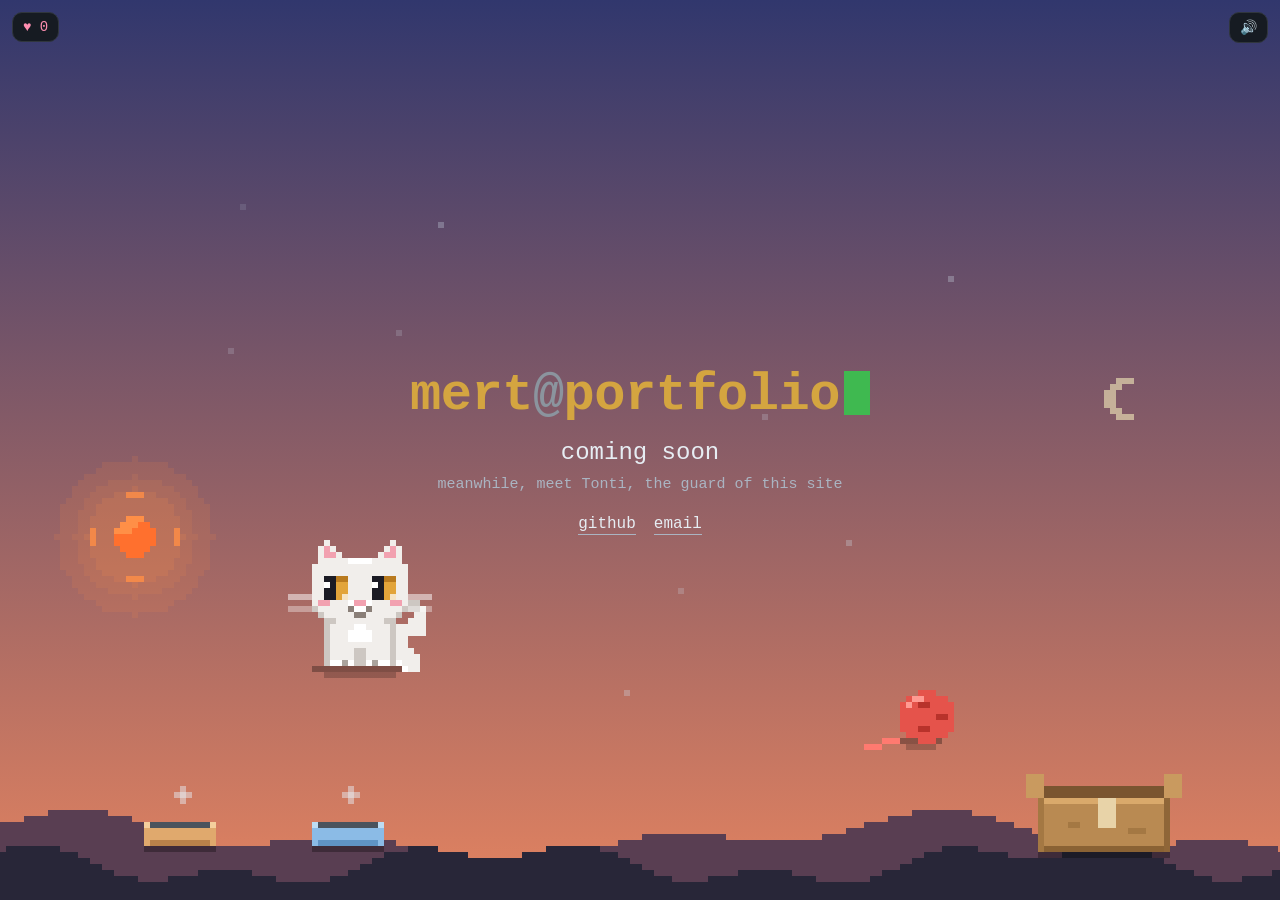
==== index.html @ 448b79da "Extract cat.js, Turkish holiday flags, weather, shooting stars, confetti milestones, keyboard pettin" ====
<!doctype html>
<html lang="en"><head>
<meta charset="utf-8">
<meta name="viewport" content="width=device-width, initial-scale=1, viewport-fit=cover">
<title>mert portfolio</title>
<meta name="description" content="Mert's portfolio is coming soon. Meanwhile, pet the cat.">
<meta name="theme-color" content="#0d1117">
<link rel="icon" href="favicon.svg" type="image/svg+xml">
<link rel="apple-touch-icon" href="apple-touch-icon.png">
<link rel="manifest" href="manifest.webmanifest">
<meta name="apple-mobile-web-app-capable" content="yes">
<meta name="mobile-web-app-capable" content="yes">
<meta name="apple-mobile-web-app-title" content="Tonti">
<meta property="og:type" content="website">
<meta property="og:title" content="mert@portfolio">
<meta property="og:description" content="coming soon. Meanwhile, meet Tonti, the pixel cat guarding this site. Pet her!">
<meta property="og:url" content="https://piercies3sc.github.io/">
<meta property="og:image" content="https://piercies3sc.github.io/og.png">
<meta property="og:image:width" content="1200">
<meta property="og:image:height" content="630">
<meta name="twitter:card" content="summary_large_image">
<meta name="twitter:title" content="mert@portfolio">
<meta name="twitter:description" content="coming soon. Meanwhile, meet Tonti, the pixel cat guarding this site.">
<meta name="twitter:image" content="https://piercies3sc.github.io/og.png">
<link rel="icon" href="favicon.png" type="image/png">
<style>
:root{--bg:#0d1117;--gold:#d4a540;--white:#e6edf3;--dim:#aab4c2;--hint:#aab4c2;--ink:#e6edf3;--sky-top:#070b16;--sky-bot:#101a33;--tsh:none}
*{box-sizing:border-box}
html,body{margin:0;height:100%;min-height:100dvh;overflow:hidden;background:linear-gradient(180deg,var(--sky-top) 0%,var(--sky-bot) 100%);color:var(--white);text-shadow:var(--tsh);
 font-family:ui-monospace,SFMono-Regular,Menlo,Consolas,"Liberation Mono","Courier New",monospace;touch-action:none;
 -webkit-user-select:none;user-select:none;-webkit-tap-highlight-color:transparent}
main{position:fixed;inset:0;display:flex;flex-direction:column;align-items:center;justify-content:center;text-align:center;padding:24px;pointer-events:none}
h1{margin:0;font-size:clamp(26px,5.2vw,52px);letter-spacing:-.5px;color:var(--gold)}
h1 .at{color:#8b949e}
.soon{margin:14px 0 0;font-size:clamp(16px,2.6vw,24px);color:var(--ink)}
.sub{margin:10px 0 0;font-size:clamp(12px,1.7vw,15px);color:var(--dim)}
.cur{display:inline-block;width:.5em;height:.85em;background:#3fb950;vertical-align:-.12em;margin-left:4px;animation:b 1s step-end infinite}
@keyframes b{50%{opacity:0}}
.holiday{margin:12px 0 0;font-size:clamp(13px,2vw,18px);color:var(--gold);max-width:92vw}
.links{margin-top:22px;display:flex;gap:18px;font-size:clamp(13px,1.8vw,16px)}
.links a{pointer-events:auto;color:var(--ink);text-decoration:none;border-bottom:1px solid var(--dim);padding-bottom:1px}
.links a:hover{color:var(--gold);border-color:var(--gold)}
.hint{position:fixed;left:0;right:0;bottom:calc(16px + env(safe-area-inset-bottom));text-align:center;font-size:12px;color:var(--hint);pointer-events:none}
#c{position:fixed;left:0;top:0;image-rendering:pixelated;image-rendering:crisp-edges;pointer-events:none;z-index:2}
#bub{position:fixed;z-index:3;transform:translate(-50%,-100%);background:#161b22;border:1px solid #30363d;color:var(--white);
 padding:3px 10px;border-radius:12px;font-size:13px;opacity:0;transition:opacity .15s;pointer-events:none;white-space:nowrap}
#bub.on{opacity:1}
#mute{position:fixed;top:calc(12px + env(safe-area-inset-top));right:12px;z-index:4;background:#161b22;border:1px solid #30363d;color:var(--white);
 border-radius:10px;padding:6px 10px;font:inherit;font-size:14px;cursor:pointer}
#mute:hover{border-color:var(--gold)}
#cnt{position:fixed;top:calc(12px + env(safe-area-inset-top));left:12px;z-index:4;background:#161b22;border:1px solid #30363d;color:#ff8fb1;border-radius:10px;padding:6px 10px;font-size:14px;pointer-events:none}
@media (max-width:640px),(max-height:520px){.hint{bottom:auto;top:calc(80px + env(safe-area-inset-top));padding:0 20px;font-size:11px;line-height:1.5}}
@media (pointer:coarse){#mute{padding:10px 14px;font-size:18px}#cnt{padding:10px 14px;font-size:16px}.links{gap:26px}.links a{padding:10px 4px}}
.fade{opacity:0;animation:f .8s forwards}
@keyframes f{to{opacity:1}}
</style></head>
<body>
<main>
 <h1 class="fade" style="animation-delay:.2s">mert<span class="at">@</span>portfolio<span class="cur"></span></h1>
 <p class="soon fade" style="animation-delay:.7s">coming soon</p>
 <p class="sub fade" style="animation-delay:1.1s">meanwhile, meet Tonti, the guard of this site</p>
 <p class="holiday fade" id="holiday" hidden style="animation-delay:1.3s"></p>
 <div class="links fade" style="animation-delay:1.5s">
  <a href="https://github.com/Pierces3sc">github</a>
  <a href="mailto:mertpural@gmail.com">email</a>
 </div>
</main>
<div class="hint" id="hint">pet Tonti 5 times · tap the bowls &amp; the box · drag &amp; throw the yarn</div>
<canvas id="c"></canvas>
<div id="bub"></div>
<div id="cnt" aria-label="pets">♥ 0</div>
<button id="mute" aria-label="sound on/off" title="sound">🔊</button>
<noscript><p style="position:fixed;bottom:12px;width:100%;text-align:center;color:#6e7681">enable JavaScript to meet the cat 🐱</p></noscript>
<script src="cat.js"></script>
</body></html>
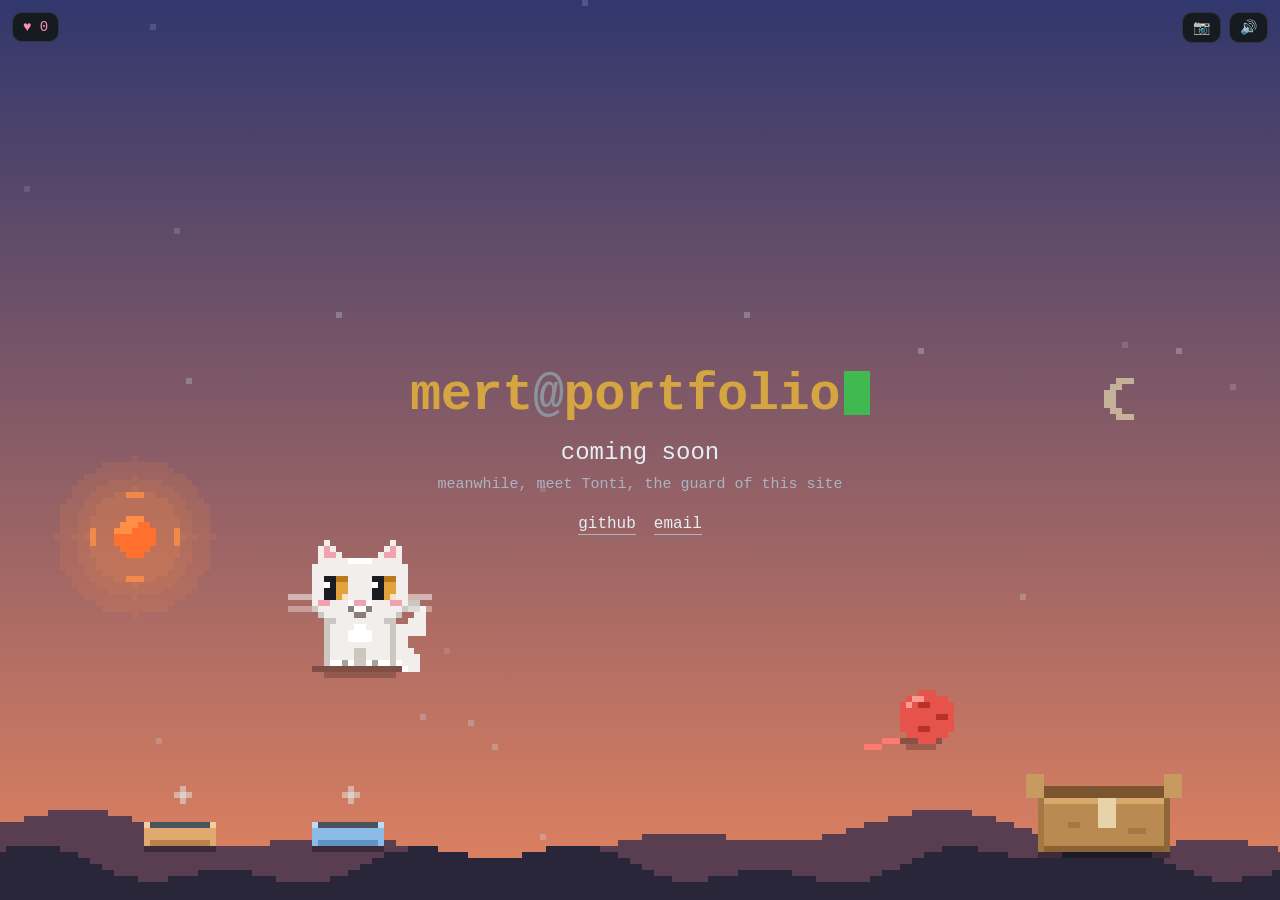
==== commit a61776e4: "Add Tonti polaroid photo viewer Co-Authored-By: Claude Sonnet 5.5 <noreply@anthropic.com>" ====
--- a/index.html
+++ b/index.html
@@ -45,12 +45,21 @@
 #bub{position:fixed;z-index:3;transform:translate(-50%,-100%);background:#161b22;border:1px solid #30363d;color:var(--white);
  padding:3px 10px;border-radius:12px;font-size:13px;opacity:0;transition:opacity .15s;pointer-events:none;white-space:nowrap}
 #bub.on{opacity:1}
-#mute{position:fixed;top:calc(12px + env(safe-area-inset-top));right:12px;z-index:4;background:#161b22;border:1px solid #30363d;color:var(--white);
- border-radius:10px;padding:6px 10px;font:inherit;font-size:14px;cursor:pointer}
+#tools{position:fixed;top:calc(12px + env(safe-area-inset-top));right:12px;z-index:4;display:flex;gap:8px}
+#mute,#cam{background:#161b22;border:1px solid #30363d;color:var(--white);border-radius:10px;padding:6px 10px;font:inherit;font-size:14px;cursor:pointer}
+#cam:hover{border-color:var(--gold)}
 #mute:hover{border-color:var(--gold)}
 #cnt{position:fixed;top:calc(12px + env(safe-area-inset-top));left:12px;z-index:4;background:#161b22;border:1px solid #30363d;color:#ff8fb1;border-radius:10px;padding:6px 10px;font-size:14px;pointer-events:none}
 @media (max-width:640px),(max-height:520px){.hint{bottom:auto;top:calc(80px + env(safe-area-inset-top));padding:0 20px;font-size:11px;line-height:1.5}}
-@media (pointer:coarse){#mute{padding:10px 14px;font-size:18px}#cnt{padding:10px 14px;font-size:16px}.links{gap:26px}.links a{padding:10px 4px}}
+@media (pointer:coarse){#mute,#cam{padding:10px 14px;font-size:18px}#cnt{padding:10px 14px;font-size:16px}.links{gap:26px}.links a{padding:10px 4px}}
+#pol{position:fixed;inset:0;z-index:10;background:rgba(5,8,14,.74);display:flex;align-items:center;justify-content:center;padding:20px;-webkit-backdrop-filter:blur(2px);backdrop-filter:blur(2px)}
+#pol[hidden]{display:none}
+#polx{position:absolute;top:calc(14px + env(safe-area-inset-top));right:14px;background:#161b22;border:1px solid #30363d;color:#e6edf3;border-radius:10px;padding:8px 12px;font:inherit;font-size:16px;cursor:pointer}
+.polcard{background:#fbf8f1;padding:14px 14px 10px;border-radius:4px;box-shadow:0 14px 40px rgba(0,0,0,.55);transform:rotate(-3deg);width:min(86vw,60vh,420px);animation:pop .4s cubic-bezier(.2,1.4,.4,1);cursor:pointer;text-shadow:none}
+.polcard img{display:block;width:100%;aspect-ratio:1/1;object-fit:cover;background:#ddd5c6}
+.polcap{margin:10px 0 2px;text-align:center;color:#3a352c;font-size:18px;letter-spacing:.5px}
+.polcap small{color:#8b8374;font-size:12px}
+@keyframes pop{from{transform:rotate(-12deg) scale(.6) translateY(40px);opacity:0}to{transform:rotate(-3deg);opacity:1}}
 .fade{opacity:0;animation:f .8s forwards}
 @keyframes f{to{opacity:1}}
 </style></head>
@@ -69,7 +78,8 @@
 <canvas id="c"></canvas>
 <div id="bub"></div>
 <div id="cnt" aria-label="pets">♥ 0</div>
-<button id="mute" aria-label="sound on/off" title="sound">🔊</button>
+<div id="tools"><button id="cam" aria-label="photos of Tonti" title="photos">📷</button><button id="mute" aria-label="sound on/off" title="sound">🔊</button></div>
+<div id="pol" hidden role="dialog" aria-label="Tonti"><button id="polx" aria-label="close">✕</button><div class="polcard"><img id="polimg" alt="Tonti" decoding="async"><p class="polcap"><span>Tonti ♥</span> <small id="poln"></small></p></div></div>
 <noscript><p style="position:fixed;bottom:12px;width:100%;text-align:center;color:#6e7681">enable JavaScript to meet the cat 🐱</p></noscript>
 <script src="cat.js"></script>
 </body></html>
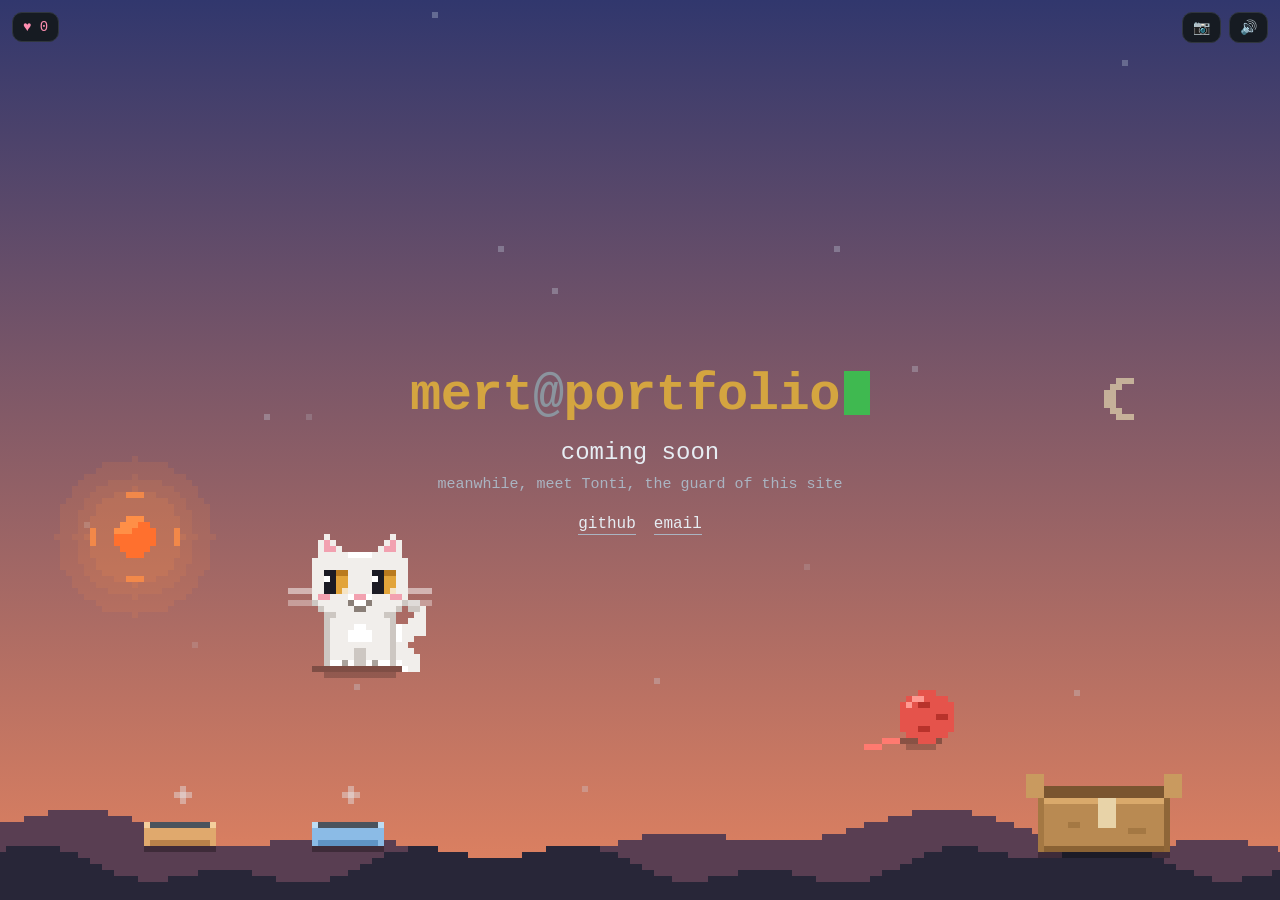
==== commit 429c02b3: "Fix GitHub profile link Co-Authored-By: Claude Sonnet 5.5 <noreply@anthropic.com>" ====
--- a/index.html
+++ b/index.html
@@ -70,7 +70,7 @@
  <p class="sub fade" style="animation-delay:1.1s">meanwhile, meet Tonti, the guard of this site</p>
  <p class="holiday fade" id="holiday" hidden style="animation-delay:1.3s"></p>
  <div class="links fade" style="animation-delay:1.5s">
-  <a href="https://github.com/Pierces3sc">github</a>
+  <a href="https://github.com/Piercies3sc">github</a>
   <a href="mailto:mertpural@gmail.com">email</a>
  </div>
 </main>
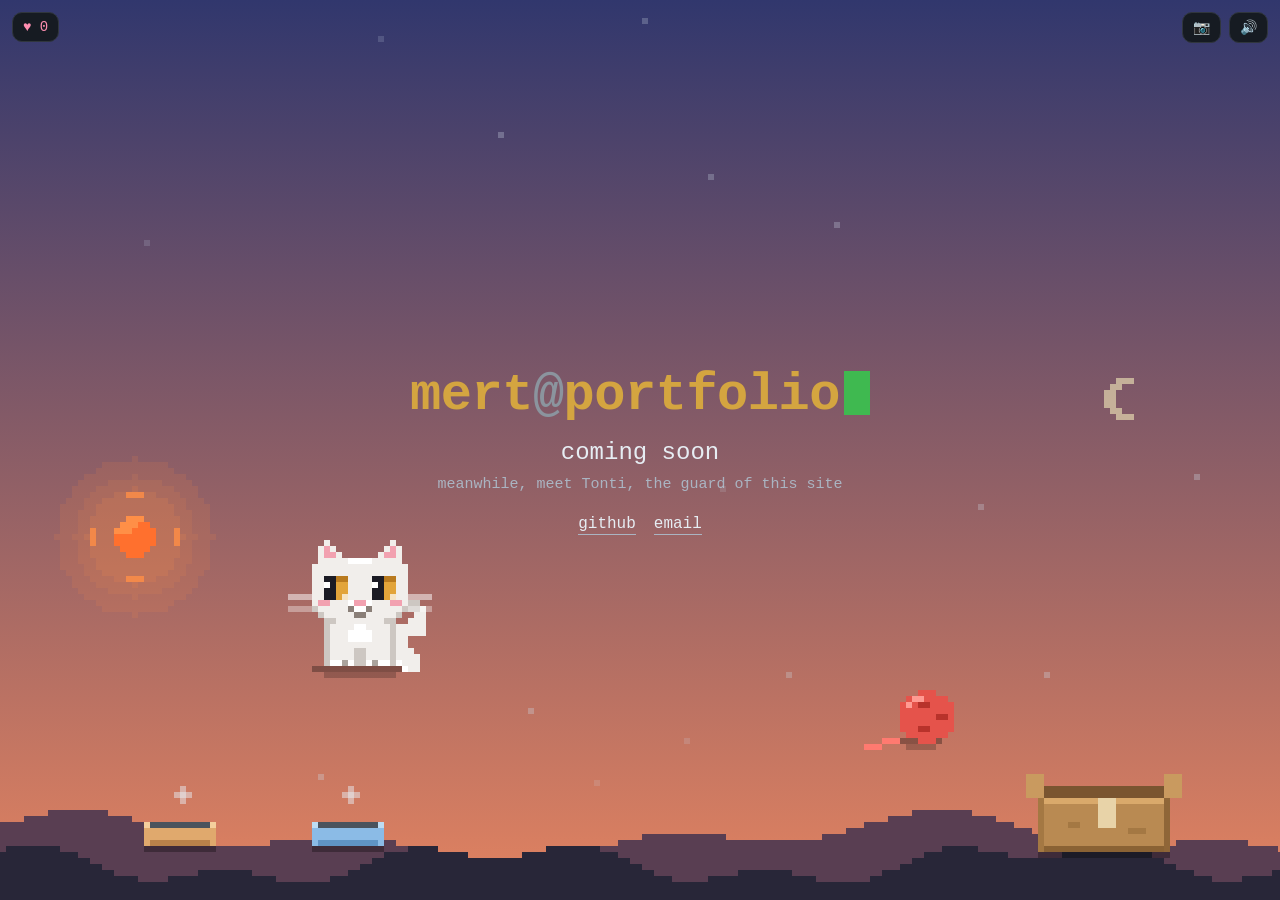
==== commit 872295a1: "Remove hint and religious holidays, add 10 Kasim tribute, waving flags, cat refuses excessive pettin" ====
--- a/index.html
+++ b/index.html
@@ -24,7 +24,7 @@
 <meta name="twitter:image" content="https://piercies3sc.github.io/og.png">
 <link rel="icon" href="favicon.png" type="image/png">
 <style>
-:root{--bg:#0d1117;--gold:#d4a540;--white:#e6edf3;--dim:#aab4c2;--hint:#aab4c2;--ink:#e6edf3;--sky-top:#070b16;--sky-bot:#101a33;--tsh:none}
+:root{--bg:#0d1117;--gold:#d4a540;--white:#e6edf3;--dim:#aab4c2;--ink:#e6edf3;--sky-top:#070b16;--sky-bot:#101a33;--tsh:none}
 *{box-sizing:border-box}
 html,body{margin:0;height:100%;min-height:100dvh;overflow:hidden;background:linear-gradient(180deg,var(--sky-top) 0%,var(--sky-bot) 100%);color:var(--white);text-shadow:var(--tsh);
  font-family:ui-monospace,SFMono-Regular,Menlo,Consolas,"Liberation Mono","Courier New",monospace;touch-action:none;
@@ -40,7 +40,6 @@
 .links{margin-top:22px;display:flex;gap:18px;font-size:clamp(13px,1.8vw,16px)}
 .links a{pointer-events:auto;color:var(--ink);text-decoration:none;border-bottom:1px solid var(--dim);padding-bottom:1px}
 .links a:hover{color:var(--gold);border-color:var(--gold)}
-.hint{position:fixed;left:0;right:0;bottom:calc(16px + env(safe-area-inset-bottom));text-align:center;font-size:12px;color:var(--hint);pointer-events:none}
 #c{position:fixed;left:0;top:0;image-rendering:pixelated;image-rendering:crisp-edges;pointer-events:none;z-index:2}
 #bub{position:fixed;z-index:3;transform:translate(-50%,-100%);background:#161b22;border:1px solid #30363d;color:var(--white);
  padding:3px 10px;border-radius:12px;font-size:13px;opacity:0;transition:opacity .15s;pointer-events:none;white-space:nowrap}
@@ -50,7 +49,6 @@
 #cam:hover{border-color:var(--gold)}
 #mute:hover{border-color:var(--gold)}
 #cnt{position:fixed;top:calc(12px + env(safe-area-inset-top));left:12px;z-index:4;background:#161b22;border:1px solid #30363d;color:#ff8fb1;border-radius:10px;padding:6px 10px;font-size:14px;pointer-events:none}
-@media (max-width:640px),(max-height:520px){.hint{bottom:auto;top:calc(80px + env(safe-area-inset-top));padding:0 20px;font-size:11px;line-height:1.5}}
 @media (pointer:coarse){#mute,#cam{padding:10px 14px;font-size:18px}#cnt{padding:10px 14px;font-size:16px}.links{gap:26px}.links a{padding:10px 4px}}
 #pol{position:fixed;inset:0;z-index:10;background:rgba(5,8,14,.74);display:flex;align-items:center;justify-content:center;padding:20px;-webkit-backdrop-filter:blur(2px);backdrop-filter:blur(2px)}
 #pol[hidden]{display:none}
@@ -60,6 +58,7 @@
 .polcap{margin:10px 0 2px;text-align:center;color:#3a352c;font-size:18px;letter-spacing:.5px}
 .polcap small{color:#8b8374;font-size:12px}
 @keyframes pop{from{transform:rotate(-12deg) scale(.6) translateY(40px);opacity:0}to{transform:rotate(-3deg);opacity:1}}
+html.mourn #c,html.mourn main{filter:saturate(.3) brightness(.92)}
 .fade{opacity:0;animation:f .8s forwards}
 @keyframes f{to{opacity:1}}
 </style></head>
@@ -74,7 +73,6 @@
   <a href="mailto:mertpural@gmail.com">email</a>
  </div>
 </main>
-<div class="hint" id="hint">pet Tonti 5 times · tap the bowls &amp; the box · drag &amp; throw the yarn</div>
 <canvas id="c"></canvas>
 <div id="bub"></div>
 <div id="cnt" aria-label="pets">♥ 0</div>
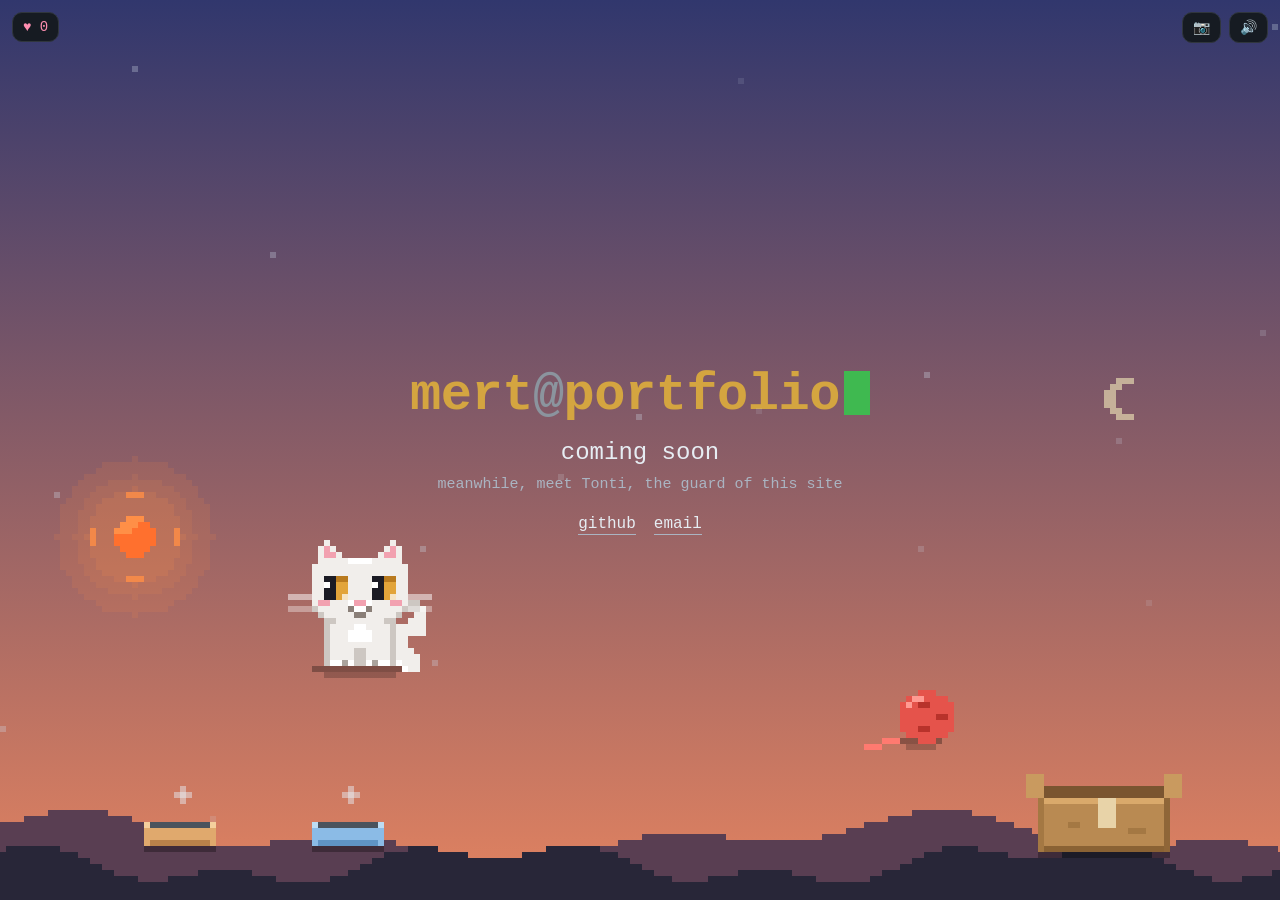
==== commit a739cacd: "Move links to the new GitHub username (mertpural) Co-Authored-By: Claude Sonnet 5.5 <noreply@anthrop" ====
--- a/index.html
+++ b/index.html
@@ -14,14 +14,14 @@
 <meta property="og:type" content="website">
 <meta property="og:title" content="mert@portfolio">
 <meta property="og:description" content="coming soon. Meanwhile, meet Tonti, the pixel cat guarding this site. Pet her!">
-<meta property="og:url" content="https://piercies3sc.github.io/">
-<meta property="og:image" content="https://piercies3sc.github.io/og.png">
+<meta property="og:url" content="https://mertpural.github.io/">
+<meta property="og:image" content="https://mertpural.github.io/og.png">
 <meta property="og:image:width" content="1200">
 <meta property="og:image:height" content="630">
 <meta name="twitter:card" content="summary_large_image">
 <meta name="twitter:title" content="mert@portfolio">
 <meta name="twitter:description" content="coming soon. Meanwhile, meet Tonti, the pixel cat guarding this site.">
-<meta name="twitter:image" content="https://piercies3sc.github.io/og.png">
+<meta name="twitter:image" content="https://mertpural.github.io/og.png">
 <link rel="icon" href="favicon.png" type="image/png">
 <style>
 :root{--bg:#0d1117;--gold:#d4a540;--white:#e6edf3;--dim:#aab4c2;--ink:#e6edf3;--sky-top:#070b16;--sky-bot:#101a33;--tsh:none}
@@ -69,7 +69,7 @@
  <p class="sub fade" style="animation-delay:1.1s">meanwhile, meet Tonti, the guard of this site</p>
  <p class="holiday fade" id="holiday" hidden style="animation-delay:1.3s"></p>
  <div class="links fade" style="animation-delay:1.5s">
-  <a href="https://github.com/Piercies3sc">github</a>
+  <a href="https://github.com/mertpural">github</a>
   <a href="mailto:mertpural@gmail.com">email</a>
  </div>
 </main>
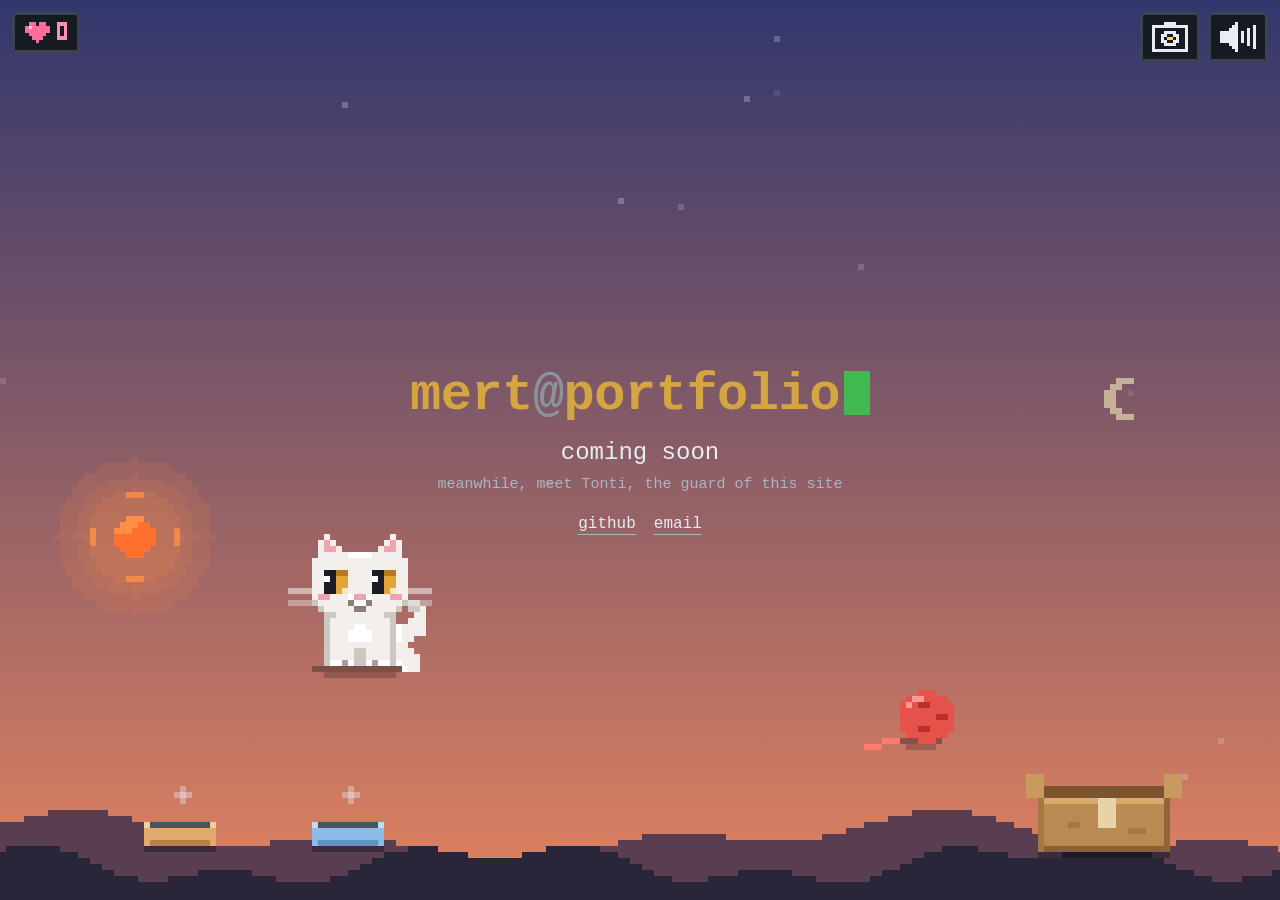
==== commit d075794e: "Pixel-art HUD: camera, speaker with 4 volume steps and heart counter Co-Authored-By: Claude Sonnet 5" ====
--- a/index.html
+++ b/index.html
@@ -44,15 +44,19 @@
 #bub{position:fixed;z-index:3;transform:translate(-50%,-100%);background:#161b22;border:1px solid #30363d;color:var(--white);
  padding:3px 10px;border-radius:12px;font-size:13px;opacity:0;transition:opacity .15s;pointer-events:none;white-space:nowrap}
 #bub.on{opacity:1}
-#tools{position:fixed;top:calc(12px + env(safe-area-inset-top));right:12px;z-index:4;display:flex;gap:8px}
-#mute,#cam{background:#161b22;border:1px solid #30363d;color:var(--white);border-radius:10px;padding:6px 10px;font:inherit;font-size:14px;cursor:pointer}
-#cam:hover{border-color:var(--gold)}
-#mute:hover{border-color:var(--gold)}
-#cnt{position:fixed;top:calc(12px + env(safe-area-inset-top));left:12px;z-index:4;background:#161b22;border:1px solid #30363d;color:#ff8fb1;border-radius:10px;padding:6px 10px;font-size:14px;pointer-events:none}
-@media (pointer:coarse){#mute,#cam{padding:10px 14px;font-size:18px}#cnt{padding:10px 14px;font-size:16px}.links{gap:26px}.links a{padding:10px 4px}}
+#tools{position:fixed;top:calc(15px + env(safe-area-inset-top));right:15px;z-index:4;display:flex;gap:14px}
+.pxb{--bd:#3b4252;background:#161b22;border:0;border-radius:0;padding:7px 9px;margin:0;cursor:pointer;display:flex;align-items:center;justify-content:center;
+ box-shadow:0 -3px 0 0 var(--bd),0 3px 0 0 var(--bd),-3px 0 0 0 var(--bd),3px 0 0 0 var(--bd);image-rendering:pixelated;-webkit-tap-highlight-color:transparent}
+.pxb:hover{--bd:var(--gold)}
+.pxb:active{transform:translateY(2px)}
+.pxb canvas{display:block;image-rendering:pixelated;image-rendering:crisp-edges}
+#cam canvas,#mute canvas{width:36px;height:30px}
+#cnt{position:fixed;top:calc(15px + env(safe-area-inset-top));left:15px;z-index:4;pointer-events:none;padding:7px 10px}
+#cntc{height:21px;width:auto}
+@media (pointer:coarse){.pxb{padding:10px 12px}#cam canvas,#mute canvas{width:48px;height:40px}#cntc{height:28px}.links{gap:26px}.links a{padding:10px 4px}}
 #pol{position:fixed;inset:0;z-index:10;background:rgba(5,8,14,.74);display:flex;align-items:center;justify-content:center;padding:20px;-webkit-backdrop-filter:blur(2px);backdrop-filter:blur(2px)}
 #pol[hidden]{display:none}
-#polx{position:absolute;top:calc(14px + env(safe-area-inset-top));right:14px;background:#161b22;border:1px solid #30363d;color:#e6edf3;border-radius:10px;padding:8px 12px;font:inherit;font-size:16px;cursor:pointer}
+#polx{position:absolute;top:calc(18px + env(safe-area-inset-top));right:18px;color:#e6edf3;font:inherit;font-size:16px;padding:8px 12px}
 .polcard{background:#fbf8f1;padding:14px 14px 10px;border-radius:4px;box-shadow:0 14px 40px rgba(0,0,0,.55);transform:rotate(-3deg);width:min(86vw,60vh,420px);animation:pop .4s cubic-bezier(.2,1.4,.4,1);cursor:pointer;text-shadow:none}
 .polcard img{display:block;width:100%;aspect-ratio:1/1;object-fit:cover;background:#ddd5c6}
 .polcap{margin:10px 0 2px;text-align:center;color:#3a352c;font-size:18px;letter-spacing:.5px}
@@ -75,9 +79,9 @@
 </main>
 <canvas id="c"></canvas>
 <div id="bub"></div>
-<div id="cnt" aria-label="pets">♥ 0</div>
-<div id="tools"><button id="cam" aria-label="photos of Tonti" title="photos">📷</button><button id="mute" aria-label="sound on/off" title="sound">🔊</button></div>
-<div id="pol" hidden role="dialog" aria-label="Tonti"><button id="polx" aria-label="close">✕</button><div class="polcard"><img id="polimg" alt="Tonti" decoding="async"><p class="polcap"><span>Tonti ♥</span> <small id="poln"></small></p></div></div>
+<div id="cnt" class="pxb" aria-label="pets"><canvas id="cntc"></canvas></div>
+<div id="tools"><button id="cam" class="pxb" aria-label="photos of Tonti" title="photos"><canvas id="camc" width="12" height="10"></canvas></button><button id="mute" class="pxb" aria-label="volume" title="volume"><canvas id="mutec" width="12" height="10"></canvas></button></div>
+<div id="pol" hidden role="dialog" aria-label="Tonti"><button id="polx" class="pxb" aria-label="close">✕</button><div class="polcard"><img id="polimg" alt="Tonti" decoding="async"><p class="polcap"><span>Tonti ♥</span> <small id="poln"></small></p></div></div>
 <noscript><p style="position:fixed;bottom:12px;width:100%;text-align:center;color:#6e7681">enable JavaScript to meet the cat 🐱</p></noscript>
 <script src="cat.js"></script>
 </body></html>
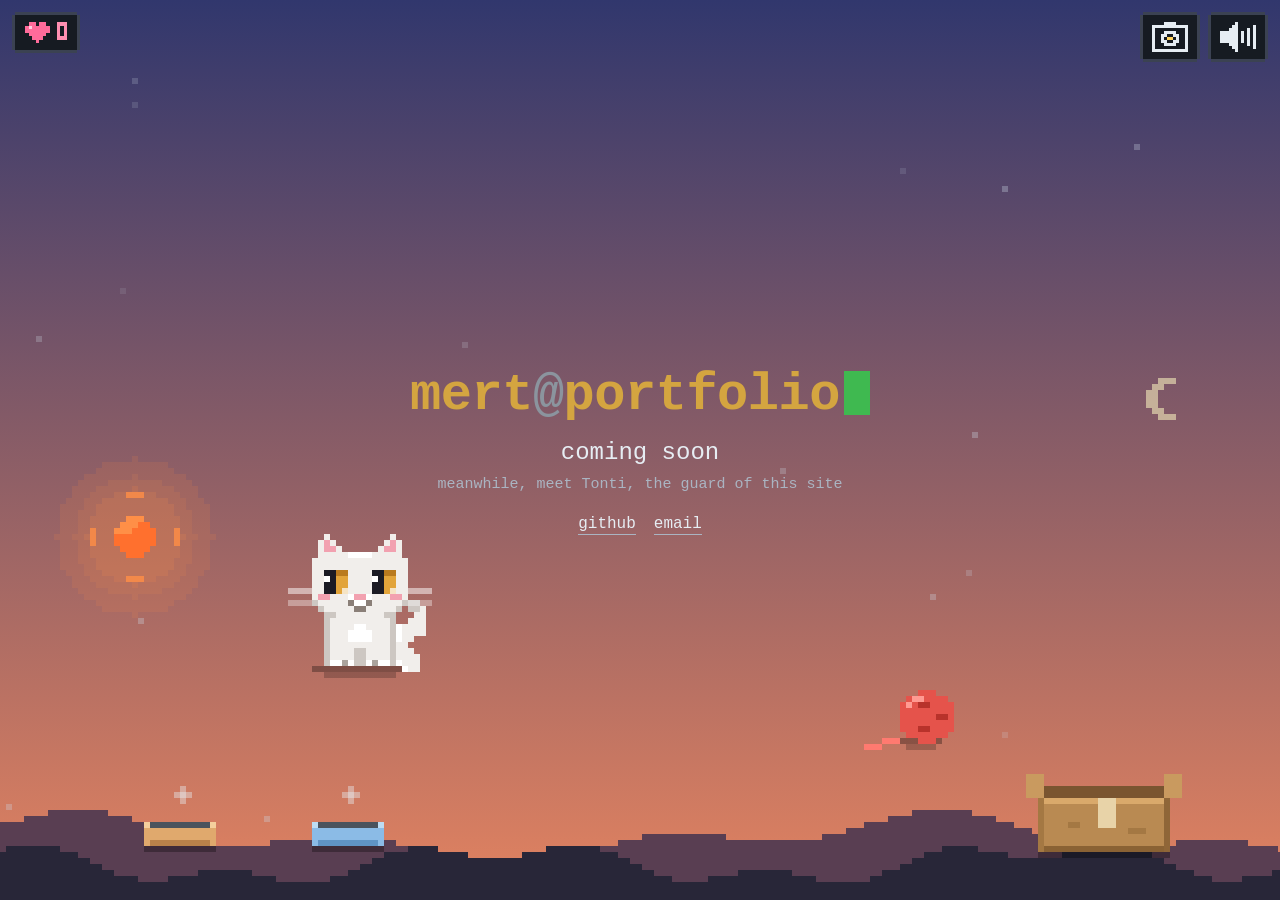
==== commit 0a75d6c6: "Sky layer behind the text, sun/moon kept on screen, decorations start below the HUD Co-Authored-By: " ====
--- a/index.html
+++ b/index.html
@@ -29,7 +29,7 @@
 html,body{margin:0;height:100%;min-height:100dvh;overflow:hidden;background:linear-gradient(180deg,var(--sky-top) 0%,var(--sky-bot) 100%);color:var(--white);text-shadow:var(--tsh);
  font-family:ui-monospace,SFMono-Regular,Menlo,Consolas,"Liberation Mono","Courier New",monospace;touch-action:none;
  -webkit-user-select:none;user-select:none;-webkit-tap-highlight-color:transparent}
-main{position:fixed;inset:0;display:flex;flex-direction:column;align-items:center;justify-content:center;text-align:center;padding:24px;pointer-events:none}
+main{z-index:1;position:fixed;inset:0;display:flex;flex-direction:column;align-items:center;justify-content:center;text-align:center;padding:24px;pointer-events:none}
 h1{margin:0;font-size:clamp(26px,5.2vw,52px);letter-spacing:-.5px;color:var(--gold)}
 h1 .at{color:#8b949e}
 .soon{margin:14px 0 0;font-size:clamp(16px,2.6vw,24px);color:var(--ink)}
@@ -40,6 +40,7 @@
 .links{margin-top:22px;display:flex;gap:18px;font-size:clamp(13px,1.8vw,16px)}
 .links a{pointer-events:auto;color:var(--ink);text-decoration:none;border-bottom:1px solid var(--dim);padding-bottom:1px}
 .links a:hover{color:var(--gold);border-color:var(--gold)}
+#bg{position:fixed;left:0;top:0;image-rendering:pixelated;image-rendering:crisp-edges;pointer-events:none;z-index:0}
 #c{position:fixed;left:0;top:0;image-rendering:pixelated;image-rendering:crisp-edges;pointer-events:none;z-index:2}
 #bub{position:fixed;z-index:3;transform:translate(-50%,-100%);background:#161b22;border:1px solid #30363d;color:var(--white);
  padding:3px 10px;border-radius:12px;font-size:13px;opacity:0;transition:opacity .15s;pointer-events:none;white-space:nowrap}
@@ -62,7 +63,7 @@
 .polcap{margin:10px 0 2px;text-align:center;color:#3a352c;font-size:18px;letter-spacing:.5px}
 .polcap small{color:#8b8374;font-size:12px}
 @keyframes pop{from{transform:rotate(-12deg) scale(.6) translateY(40px);opacity:0}to{transform:rotate(-3deg);opacity:1}}
-html.mourn #c,html.mourn main{filter:saturate(.3) brightness(.92)}
+html.mourn #bg,html.mourn #c,html.mourn main{filter:saturate(.3) brightness(.92)}
 .fade{opacity:0;animation:f .8s forwards}
 @keyframes f{to{opacity:1}}
 </style></head>
@@ -77,7 +78,7 @@
   <a href="mailto:mertpural@gmail.com">email</a>
  </div>
 </main>
-<canvas id="c"></canvas>
+<canvas id="bg"></canvas><canvas id="c"></canvas>
 <div id="bub"></div>
 <div id="cnt" class="pxb" aria-label="pets"><canvas id="cntc"></canvas></div>
 <div id="tools"><button id="cam" class="pxb" aria-label="photos of Tonti" title="photos"><canvas id="camc" width="12" height="10"></canvas></button><button id="mute" class="pxb" aria-label="volume" title="volume"><canvas id="mutec" width="12" height="10"></canvas></button></div>
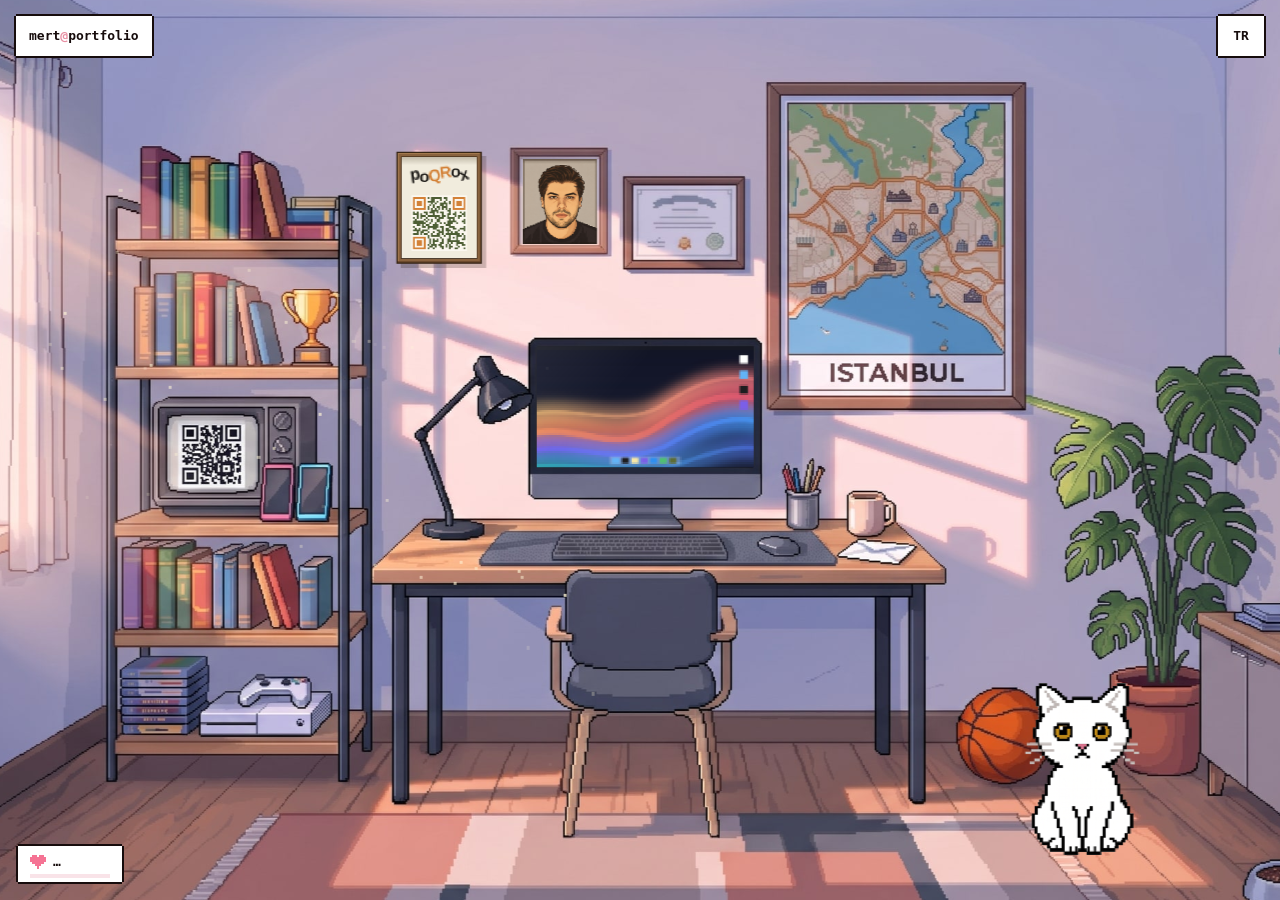
==== commit 6a064199: "Portfolio: explorable pixel room with a Mac-style desktop - Pixel room in four lightings by the visi" ====
--- a/index.html
+++ b/index.html
@@ -2,87 +2,69 @@
 <html lang="en"><head>
 <meta charset="utf-8">
 <meta name="viewport" content="width=device-width, initial-scale=1, viewport-fit=cover">
-<title>mert portfolio</title>
-<meta name="description" content="Mert's portfolio is coming soon. Meanwhile, pet the cat.">
-<meta name="theme-color" content="#0d1117">
+<title>Mert Pural</title>
+<meta name="description" content="Mert Pural, Computer Engineering student. Web, desktop and 3D projects.">
+<meta name="theme-color" content="#fbf8f3">
 <link rel="icon" href="favicon.svg" type="image/svg+xml">
+<link rel="icon" href="favicon.png" type="image/png">
 <link rel="apple-touch-icon" href="apple-touch-icon.png">
 <link rel="manifest" href="manifest.webmanifest">
-<meta name="apple-mobile-web-app-capable" content="yes">
-<meta name="mobile-web-app-capable" content="yes">
-<meta name="apple-mobile-web-app-title" content="Tonti">
 <meta property="og:type" content="website">
-<meta property="og:title" content="mert@portfolio">
-<meta property="og:description" content="coming soon. Meanwhile, meet Tonti, the pixel cat guarding this site. Pet her!">
+<meta property="og:title" content="Mert Pural">
+<meta property="og:description" content="Computer Engineering student. Web, desktop and 3D projects.">
 <meta property="og:url" content="https://mertpural.github.io/">
 <meta property="og:image" content="https://mertpural.github.io/og.png">
 <meta property="og:image:width" content="1200">
 <meta property="og:image:height" content="630">
 <meta name="twitter:card" content="summary_large_image">
-<meta name="twitter:title" content="mert@portfolio">
-<meta name="twitter:description" content="coming soon. Meanwhile, meet Tonti, the pixel cat guarding this site.">
-<meta name="twitter:image" content="https://mertpural.github.io/og.png">
-<link rel="icon" href="favicon.png" type="image/png">
-<style>
-:root{--bg:#0d1117;--gold:#d4a540;--white:#e6edf3;--dim:#aab4c2;--ink:#e6edf3;--sky-top:#070b16;--sky-bot:#101a33;--tsh:none}
-*{box-sizing:border-box}
-html,body{margin:0;height:100%;min-height:100dvh;overflow:hidden;background:linear-gradient(180deg,var(--sky-top) 0%,var(--sky-bot) 100%);color:var(--white);text-shadow:var(--tsh);
- font-family:ui-monospace,SFMono-Regular,Menlo,Consolas,"Liberation Mono","Courier New",monospace;touch-action:none;
- -webkit-user-select:none;user-select:none;-webkit-tap-highlight-color:transparent}
-main{z-index:1;position:fixed;inset:0;display:flex;flex-direction:column;align-items:center;justify-content:center;text-align:center;padding:24px;pointer-events:none}
-h1{margin:0;font-size:clamp(26px,5.2vw,52px);letter-spacing:-.5px;color:var(--gold)}
-h1 .at{color:#8b949e}
-.soon{margin:14px 0 0;font-size:clamp(16px,2.6vw,24px);color:var(--ink)}
-.sub{margin:10px 0 0;font-size:clamp(12px,1.7vw,15px);color:var(--dim)}
-.cur{display:inline-block;width:.5em;height:.85em;background:#3fb950;vertical-align:-.12em;margin-left:4px;animation:b 1s step-end infinite}
-@keyframes b{50%{opacity:0}}
-.holiday{margin:12px 0 0;font-size:clamp(13px,2vw,18px);color:var(--gold);max-width:92vw}
-.links{margin-top:22px;display:flex;gap:18px;font-size:clamp(13px,1.8vw,16px)}
-.links a{pointer-events:auto;color:var(--ink);text-decoration:none;border-bottom:1px solid var(--dim);padding-bottom:1px}
-.links a:hover{color:var(--gold);border-color:var(--gold)}
-#bg{position:fixed;left:0;top:0;image-rendering:pixelated;image-rendering:crisp-edges;pointer-events:none;z-index:0}
-#c{position:fixed;left:0;top:0;image-rendering:pixelated;image-rendering:crisp-edges;pointer-events:none;z-index:2}
-#bub{position:fixed;z-index:3;transform:translate(-50%,-100%);background:#161b22;border:1px solid #30363d;color:var(--white);
- padding:3px 10px;border-radius:12px;font-size:13px;opacity:0;transition:opacity .15s;pointer-events:none;white-space:nowrap}
-#bub.on{opacity:1}
-#tools{position:fixed;top:calc(15px + env(safe-area-inset-top));right:15px;z-index:4;display:flex;gap:14px}
-.pxb{--bd:#3b4252;background:#161b22;border:0;border-radius:0;padding:7px 9px;margin:0;cursor:pointer;display:flex;align-items:center;justify-content:center;
- box-shadow:0 -3px 0 0 var(--bd),0 3px 0 0 var(--bd),-3px 0 0 0 var(--bd),3px 0 0 0 var(--bd);image-rendering:pixelated;-webkit-tap-highlight-color:transparent}
-.pxb:hover{--bd:var(--gold)}
-.pxb:active{transform:translateY(2px)}
-.pxb canvas{display:block;image-rendering:pixelated;image-rendering:crisp-edges}
-#cam canvas,#mute canvas{width:36px;height:30px}
-#cnt{position:fixed;top:calc(15px + env(safe-area-inset-top));left:15px;z-index:4;pointer-events:none;padding:7px 10px}
-#cntc{height:21px;width:auto}
-@media (pointer:coarse){.pxb{padding:10px 12px}#cam canvas,#mute canvas{width:48px;height:40px}#cntc{height:28px}.links{gap:26px}.links a{padding:10px 4px}}
-#pol{position:fixed;inset:0;z-index:10;background:rgba(5,8,14,.74);display:flex;align-items:center;justify-content:center;padding:20px;-webkit-backdrop-filter:blur(2px);backdrop-filter:blur(2px)}
-#pol[hidden]{display:none}
-#polx{position:absolute;top:calc(18px + env(safe-area-inset-top));right:18px;color:#e6edf3;font:inherit;font-size:16px;padding:8px 12px}
-.polcard{background:#fbf8f1;padding:14px 14px 10px;border-radius:4px;box-shadow:0 14px 40px rgba(0,0,0,.55);transform:rotate(-3deg);width:min(86vw,60vh,420px);animation:pop .4s cubic-bezier(.2,1.4,.4,1);cursor:pointer;text-shadow:none}
-.polcard img{display:block;width:100%;aspect-ratio:1/1;object-fit:cover;background:#ddd5c6}
-.polcap{margin:10px 0 2px;text-align:center;color:#3a352c;font-size:18px;letter-spacing:.5px}
-.polcap small{color:#8b8374;font-size:12px}
-@keyframes pop{from{transform:rotate(-12deg) scale(.6) translateY(40px);opacity:0}to{transform:rotate(-3deg);opacity:1}}
-html.mourn #bg,html.mourn #c,html.mourn main{filter:saturate(.3) brightness(.92)}
-.fade{opacity:0;animation:f .8s forwards}
-@keyframes f{to{opacity:1}}
-</style></head>
+<link rel="stylesheet" href="site.css">
+</head>
 <body>
-<main>
- <h1 class="fade" style="animation-delay:.2s">mert<span class="at">@</span>portfolio<span class="cur"></span></h1>
- <p class="soon fade" style="animation-delay:.7s">coming soon</p>
- <p class="sub fade" style="animation-delay:1.1s">meanwhile, meet Tonti, the guard of this site</p>
- <p class="holiday fade" id="holiday" hidden style="animation-delay:1.3s"></p>
- <div class="links fade" style="animation-delay:1.5s">
-  <a href="https://github.com/mertpural">github</a>
-  <a href="mailto:mertpural@gmail.com">email</a>
+<div id="view">
+ <div id="room">
+  <canvas id="gl" aria-hidden="true"></canvas>
+  <img class="bg" data-t="morning" alt="" draggable="false">
+  <img class="bg" data-t="day" alt="" draggable="false">
+  <img class="bg" data-t="sunset" alt="" draggable="false">
+  <img class="bg" data-t="night" alt="" draggable="false">
+  <div id="ov">
+   <div id="portrait" aria-hidden="true"><img src="assets/portrait.png" alt="" draggable="false"></div>
+   <div id="scr" aria-hidden="true"><span>mert@portfolio</span><b></b></div>
+   <i class="glow lampglow" aria-hidden="true"></i><i class="glow arcglow" aria-hidden="true"></i>
+   <canvas id="dust" aria-hidden="true"></canvas>
+   <div id="decor" aria-hidden="true"></div>
+   <div id="fx" aria-hidden="true"></div>
+   <img id="cat" src="assets/cat/idle_0.png" alt="Meowly" role="button" tabindex="0" draggable="false">
+   <a id="mtag" href="https://meowly.vercel.app" target="_blank" rel="noopener">Meowly →</a>
+  </div>
  </div>
-</main>
-<canvas id="bg"></canvas><canvas id="c"></canvas>
-<div id="bub"></div>
-<div id="cnt" class="pxb" aria-label="pets"><canvas id="cntc"></canvas></div>
-<div id="tools"><button id="cam" class="pxb" aria-label="photos of Tonti" title="photos"><canvas id="camc" width="12" height="10"></canvas></button><button id="mute" class="pxb" aria-label="volume" title="volume"><canvas id="mutec" width="12" height="10"></canvas></button></div>
-<div id="pol" hidden role="dialog" aria-label="Tonti"><button id="polx" class="pxb" aria-label="close">✕</button><div class="polcard"><img id="polimg" alt="Tonti" decoding="async"><p class="polcap"><span>Tonti ♥</span> <small id="poln"></small></p></div></div>
-<noscript><p style="position:fixed;bottom:12px;width:100%;text-align:center;color:#6e7681">enable JavaScript to meet the cat 🐱</p></noscript>
-<script src="cat.js"></script>
+</div>
+<header id="hud">
+ <button id="brand" class="px" type="button">mert<i>@</i>portfolio</button>
+ <button id="lang" class="px" type="button">TR</button>
+</header>
+<p id="holiday" class="px" hidden></p>
+<div id="cnt" class="px" title="Meowly'ye verilen toplam sevgi" aria-label="Toplam sevgi"><svg viewBox="0 0 7 6" shape-rendering="crispEdges"><path fill="#f57394" d="M1 0h2v1h1V0h2v1h1v2H6v1H5v1H4v1H3V5H2V4H1V3H0V1h1z"/></svg><b></b><i aria-hidden="true"></i></div>
+<div id="tip" class="px" aria-hidden="true"></div>
+<div id="wall" hidden role="dialog" aria-modal="true" aria-label="Notes">
+ <div class="board"></div>
+ <div class="chips" aria-hidden="true"><i data-c="yellow"></i><i data-c="pink"></i><i data-c="blue"></i><i data-c="green"></i></div>
+ <button class="x px" type="button" aria-label="Close">✕</button>
+</div>
+<div id="screen" hidden role="dialog" aria-modal="true" aria-label="Mert Pural">
+ <div class="mac">
+  <header class="menubar">
+   <span class="logo" aria-hidden="true"></span><b class="app"></b><span class="menus" aria-hidden="true"></span>
+   <span class="right"><button type="button" class="lng"></button><span class="sys" aria-hidden="true"></span><time class="clock"></time><button type="button" class="exit"></button></span>
+  </header>
+  <div class="desk" role="list"></div>
+  <div class="wins"></div>
+  <nav class="dock"><div class="dock-in"></div></nav>
+ </div>
+</div>
+<noscript>
+ <div class="nojs"><h1>Mert Pural</h1><p>Computer Engineering student. Web, desktop and 3D projects.</p>
+ <p><a href="https://github.com/mertpural">GitHub</a> · <a href="https://meowly.vercel.app">Meowly</a> · <a href="mailto:mertpural@gmail.com">Email</a></p></div>
+</noscript>
+<script type="module" src="js/main.js"></script>
 </body></html>
--- a/site.css
+++ b/site.css
@@ -0,0 +1,389 @@
+/* Meowly'nin piksel dili: centikli kartlar, tek yazi ailesi (mono), ayni palet. */
+:root{--paper:#fbf8f3;--card:#ffffff;--ink:#160c0c;--sub:#8a807d;--line:#ece7e0;--pink:#e88fa3;--pink-bg:#fae8ec;--amber:#cf8c29;--lift:rgba(22,12,12,.18);
+ --mono:ui-monospace,"SF Mono","JetBrains Mono",Menlo,Consolas,monospace;color-scheme:light}
+:root[data-theme="dark"]{--paper:#121214;--card:#222225;--ink:#f0f0ed;--sub:#9e9ea6;--line:#303034;--pink-bg:#542e3b;--lift:rgba(0,0,0,.5);color-scheme:dark}
+*{box-sizing:border-box}
+html,body{margin:0;height:100%;overflow:hidden;background:#2a211c;color:var(--ink);font-family:var(--mono);font-size:15px;line-height:1.55;
+ -webkit-font-smoothing:antialiased;-webkit-user-select:none;user-select:none;-webkit-tap-highlight-color:transparent}
+[data-theme="dark"] body{background:#15131f}
+
+/* piksel cerceve: koseler bir basamak iceri cekik */
+.px{background:var(--card);color:var(--ink);box-shadow:0 -2px 0 0 var(--ink),0 2px 0 0 var(--ink),-2px 0 0 0 var(--ink),2px 0 0 0 var(--ink)}
+
+/* ---------- oda ---------- */
+#view{position:fixed;inset:0;overflow:hidden;touch-action:none;cursor:grab}
+#view.drag{cursor:grabbing}
+#room{position:absolute;left:0;top:0;will-change:transform}
+.bg{position:absolute;inset:0;width:100%;height:100%;display:block;pointer-events:none}
+.bg{opacity:0;transition:opacity .7s ease}
+html.mourn #room{filter:saturate(.2)}
+/* bayram susleri: duvarin ustunde bayrak dizisi ya da isiklar */
+#decor{position:absolute;left:0;right:0;top:2.5%;height:5%;pointer-events:none;display:none;background-repeat:repeat-x;background-size:auto 100%;image-rendering:pixelated}
+[data-decor="flags"] #decor{display:block;background-image:url("data:image/svg+xml,%3Csvg xmlns='http://www.w3.org/2000/svg' viewBox='0 0 26 20' shape-rendering='crispEdges'%3E%3Cpath d='M0 1h26' stroke='%235a3b28' stroke-width='1'/%3E%3Crect x='5' y='2' width='16' height='11' fill='%23e30a17'/%3E%3Cpath fill='%23fff' d='M9 5h3v1h-3zM8 6h2v3H8zM9 9h3v1H9zM14 7h3v1h-3zM15 6h1v3h-1z'/%3E%3C/svg%3E")}
+[data-decor="lights"] #decor{display:block;background-image:url("data:image/svg+xml,%3Csvg xmlns='http://www.w3.org/2000/svg' viewBox='0 0 60 20' shape-rendering='crispEdges'%3E%3Cpath d='M0 1h60' stroke='%233d2a22' stroke-width='1'/%3E%3Crect x='4' y='2' width='4' height='5' fill='%23ffd86b'/%3E%3Crect x='19' y='3' width='4' height='5' fill='%23ff8fb1'/%3E%3Crect x='34' y='2' width='4' height='5' fill='%237fd1ff'/%3E%3Crect x='49' y='3' width='4' height='5' fill='%23b6ffd9'/%3E%3C/svg%3E");animation:tw 1.2s steps(2) infinite}
+@keyframes tw{50%{filter:brightness(.7)}}
+/* tiklanabilir alanlar */
+.hot{position:absolute;margin:0;padding:0;border:0;background:none;cursor:pointer;font:inherit;border-radius:0;pointer-events:none}
+.hot.box{pointer-events:auto}
+.hot:focus-visible{outline:2px solid var(--pink)!important;outline-offset:4px}
+.hot i{position:absolute;inset:0;opacity:0;transition:opacity .15s;
+ background:
+  linear-gradient(var(--pink),var(--pink)) 0 0/14px 3px no-repeat,linear-gradient(var(--pink),var(--pink)) 0 0/3px 14px no-repeat,
+  linear-gradient(var(--pink),var(--pink)) 100% 0/14px 3px no-repeat,linear-gradient(var(--pink),var(--pink)) 100% 0/3px 14px no-repeat,
+  linear-gradient(var(--pink),var(--pink)) 0 100%/14px 3px no-repeat,linear-gradient(var(--pink),var(--pink)) 0 100%/3px 14px no-repeat,
+  linear-gradient(var(--pink),var(--pink)) 100% 100%/14px 3px no-repeat,linear-gradient(var(--pink),var(--pink)) 100% 100%/3px 14px no-repeat}
+.hot:hover i,.hot:focus-visible i,.edit .hot i{opacity:1}
+.hot:focus-visible{outline:none}
+.edit .hot{background:rgba(232,143,163,.25)}
+/* kedi */
+#cat{position:absolute;bottom:4.5%;left:60%;height:18.5%;width:auto;image-rendering:pixelated;image-rendering:crisp-edges;cursor:pointer;translate:-50% 0;transform-origin:50% 100%;animation:breathe 2.2s ease-in-out infinite;-webkit-user-drag:none;outline:none}
+@keyframes breathe{50%{transform:scaleY(1.022)}}
+[data-theme="dark"] #cat{filter:brightness(.74) saturate(.9)}
+#cat:focus-visible{filter:drop-shadow(0 0 0 var(--pink)) drop-shadow(0 0 3px var(--pink))}
+#fx{position:absolute;inset:0;pointer-events:none}
+.heart,.zz{position:absolute;transform:translateX(-50%);animation:rise 1.4s ease-out forwards}
+.heart svg{display:block;width:1.5vw;min-width:18px}
+.zz{font-size:max(12px,.95vw);color:var(--sub);white-space:nowrap;margin-left:1.6%}
+@keyframes rise{from{opacity:0;translate:0 0}20%{opacity:1}to{opacity:0;translate:0 -34px}}
+#mtag{position:absolute;bottom:25%;text-decoration:none;transform:translateX(-50%) translateY(6px);font:inherit;font-size:max(12px,.85vw);font-weight:700;color:#160c0c;background:var(--pink);border:0;padding:5px 10px;cursor:pointer;opacity:0;pointer-events:none;transition:opacity .15s,transform .15s;white-space:nowrap;
+ box-shadow:0 -2px 0 0 #160c0c,0 2px 0 0 #160c0c,-2px 0 0 0 #160c0c,2px 0 0 0 #160c0c}
+#mtag.on{opacity:1;pointer-events:auto;transform:translateX(-50%)}
+
+/* ---------- ust cubuk ---------- */
+#hud{position:fixed;top:calc(16px + env(safe-area-inset-top));left:calc(16px + env(safe-area-inset-left));right:calc(16px + env(safe-area-inset-right));z-index:4;display:flex;justify-content:space-between;align-items:flex-start;pointer-events:none}
+#hud button{pointer-events:auto;border:0;font:inherit;font-size:13px;font-weight:700;cursor:pointer;padding:9px 13px;min-height:40px}
+#hud button:hover{background:var(--pink-bg)}
+#hud button:active{transform:translateY(2px)}
+#brand i{font-style:normal;color:var(--pink)}
+#lang{min-width:46px}
+button:focus-visible,a:focus-visible{outline:2px solid var(--pink);outline-offset:3px}
+#holiday{position:fixed;left:50%;top:calc(18px + env(safe-area-inset-top));transform:translateX(-50%);margin:0;z-index:3;font-size:13px;padding:8px 14px;max-width:calc(100vw - 230px);text-align:center;pointer-events:none}
+/* sevgi bari: toplam sayi hep gorunur; alttaki ince cubuk bu turdaki senin sevgin (dolunca kedi puf olur) */
+#cnt{position:fixed;left:calc(18px + env(safe-area-inset-left));bottom:calc(18px + env(safe-area-inset-bottom));z-index:3;display:flex;align-items:center;gap:7px;padding:6px 12px 10px;min-width:104px;font-size:13px;font-weight:700;pointer-events:auto;cursor:default}
+#cnt i{position:absolute;left:12px;right:12px;bottom:4px;height:4px;background:rgba(232,143,163,.25)}
+#cnt i::after{content:"";position:absolute;inset:0 auto 0 0;width:var(--fill,0%);background:var(--pink);transition:width .25s}
+#cnt.bump svg{animation:bump .35s}
+@keyframes bump{40%{transform:scale(1.35)}}
+#cat.gone{visibility:hidden;pointer-events:none}
+.puff{position:absolute;width:.55vw;min-width:6px;aspect-ratio:1;background:#f4efe8;box-shadow:0 0 0 1px rgba(60,40,30,.25);transform:translate(-50%,50%);animation:puff .9s ease-out forwards;z-index:4}
+@keyframes puff{0%{opacity:0;translate:0 0;scale:.6}15%{opacity:1}100%{opacity:0;translate:var(--dx) var(--dy);scale:1.6}}
+#cnt svg{width:16px;display:block}
+#tip{position:fixed;z-index:5;font-size:12px;font-weight:700;padding:4px 9px;opacity:0;pointer-events:none;white-space:nowrap;transition:opacity .1s}
+#tip.on{opacity:1}
+
+/* ---------- ekranin ici ---------- */
+#screen{position:fixed;inset:0;z-index:10;opacity:0;transition:opacity .2s;-webkit-user-select:text;user-select:text}
+#screen[hidden]{display:none}
+#screen.on{opacity:1}
+.path{flex:1;min-width:0;font-size:13px;font-weight:700;white-space:nowrap;overflow:hidden;text-overflow:ellipsis}
+.x{font:inherit;font-size:14px;background:none;border:0;color:var(--ink);width:36px;height:32px;cursor:pointer}
+.x:hover{background:var(--pink-bg)}
+.view{flex:1;min-width:0;overflow-y:auto;padding:26px clamp(18px,4vw,42px) 44px;outline:none;overscroll-behavior:contain}
+.view p{margin:0 0 14px;max-width:64ch}
+.eyebrow{font-size:12px;letter-spacing:.14em;text-transform:uppercase;color:var(--amber);margin-bottom:12px!important;font-weight:700}
+.view h2{font-size:clamp(28px,5vw,40px);line-height:1.1;margin:0 0 6px;letter-spacing:-.03em}
+.role{color:var(--sub);margin-bottom:22px!important}
+.muted{color:var(--sub);font-size:13.5px}
+.facts{margin:26px 2px 0;display:grid;grid-template-columns:repeat(auto-fit,minmax(170px,1fr));gap:14px}
+.facts div{padding:11px 14px}
+.facts dt{font-size:11px;letter-spacing:.1em;text-transform:uppercase;color:var(--sub)}
+.facts dd{margin:3px 0 0;font-weight:700}
+.card{padding:18px 20px;margin:2px 2px 18px;scroll-margin:14px}
+.card.focus{box-shadow:0 -2px 0 0 var(--pink),0 2px 0 0 var(--pink),-2px 0 0 0 var(--pink),2px 0 0 0 var(--pink),0 0 0 6px var(--pink-bg)}
+.card header{display:flex;flex-wrap:wrap;align-items:center;gap:10px;margin-bottom:8px}
+.card h3{font-size:19px;margin:0;letter-spacing:-.02em}
+.status{font-size:11px;padding:2px 8px;background:var(--pink-bg);font-weight:700}
+.lead{font-weight:700}
+.chips{list-style:none;margin:4px 0 14px;padding:0;display:flex;flex-wrap:wrap;gap:6px}
+.chips li{font-size:11.5px;color:var(--sub);border:1px solid var(--line);padding:2px 8px}
+.chips.big li{font-size:13px;color:var(--ink);padding:6px 11px;background:var(--card)}
+.grp{font-size:12px;letter-spacing:.1em;text-transform:uppercase;color:var(--sub);margin:22px 0 8px;font-weight:400}
+.links{display:flex;flex-wrap:wrap;gap:12px;align-items:center}
+.btn{font-size:13px;color:#fff;background:var(--ink);padding:7px 13px;text-decoration:none;font-weight:700}
+[data-theme="dark"] .btn{color:#121214}
+.btn+.btn{background:none;color:var(--ink);box-shadow:inset 0 0 0 2px var(--ink)}
+.btn:hover{background:var(--pink);color:#160c0c}
+.postits{list-style:none;margin:18px 0 0;padding:0;display:grid;grid-template-columns:repeat(auto-fill,minmax(150px,1fr));gap:20px}
+.postits li{aspect-ratio:1;padding:14px;font-size:13px;line-height:1.45;color:#2a2620;transform:rotate(var(--r));box-shadow:0 5px 0 var(--lift);border-top:10px solid rgba(0,0,0,.1)}
+.postits .yellow{background:#ffe27a}.postits .pink{background:#ffadc0}.postits .blue{background:#a9d6ff}.postits .green{background:#bdeeae}
+.rows{list-style:none;margin:18px 0 0;padding:0;border-top:2px solid var(--line)}
+.rows li{display:flex;gap:16px;align-items:baseline;padding:14px 2px;border-bottom:2px solid var(--line)}
+.rows span{font-size:12px;letter-spacing:.1em;text-transform:uppercase;color:var(--sub);width:90px;flex:none}
+.rows a{color:var(--ink);font-weight:700;text-decoration:underline;text-decoration-color:var(--pink);text-decoration-thickness:2px;text-underline-offset:4px;word-break:break-all}
+.rows a:hover{background:var(--pink-bg)}
+.nojs{position:fixed;inset:0;display:flex;flex-direction:column;align-items:center;justify-content:center;text-align:center;padding:24px;background:var(--paper);z-index:20}
+
+@media (max-width:640px){
+ .view{padding:22px 18px calc(44px + env(safe-area-inset-bottom))}
+ .x{width:44px;height:40px}
+ #holiday{top:calc(70px + env(safe-area-inset-top));max-width:92vw}
+}
+@media (prefers-reduced-motion:reduce){.scr b,.pin,.hot::after,#cat{animation:none}.bg,#screen,.mw{transition:none}}
+/* ziyaretci notlari */
+.noteform{padding:16px 18px;margin:6px 2px 26px;display:grid;gap:12px;max-width:560px}
+.noteform label>span{display:block;font-size:11px;letter-spacing:.1em;text-transform:uppercase;color:var(--sub);margin-bottom:4px}
+.noteform input[name=name],.noteform textarea{width:100%;font:inherit;color:var(--ink);background:var(--paper);border:2px solid var(--line);border-radius:0;padding:8px 10px;resize:vertical}
+.noteform input:focus,.noteform textarea:focus{outline:none;border-color:var(--pink)}
+.noteform .hp{position:absolute;left:-9999px;width:1px;height:1px;opacity:0}
+.noteform .row{display:flex;justify-content:space-between;align-items:center;gap:14px;flex-wrap:wrap}
+.noteform button{border:0;font:inherit;font-size:13px;font-weight:700;cursor:pointer}
+.noteform button:disabled{opacity:.5}
+.noteform .msg{margin:0;min-height:1.4em}
+.swatches{display:flex;gap:8px}
+.swatches input{position:absolute;opacity:0}
+.swatches span{display:block;width:26px;height:26px;cursor:pointer;box-shadow:0 0 0 2px var(--line)}
+.swatches input:checked+span{box-shadow:0 0 0 2px var(--ink)}
+.swatches input:focus-visible+span{outline:2px solid var(--pink);outline-offset:3px}
+.swatches .yellow span{background:#ffe27a}.swatches .pink span{background:#ffadc0}.swatches .blue span{background:#a9d6ff}.swatches .green span{background:#bdeeae}
+.postits li small{display:block;margin-top:8px;font-size:11px;opacity:.65}
+.postits li small::before{content:"— "}
+.postits li{word-break:break-word;overflow:hidden}
+.postits .empty{aspect-ratio:auto;transform:none;box-shadow:none;border:0;padding:0;grid-column:1/-1;background:none}
+/* ekranin ici bir monitor gibi: gunun saatinden bagimsiz, her zaman koyu */
+/* ---------- not duvari ---------- */
+#wall{position:fixed;inset:0;z-index:12;opacity:0;transition:opacity .26s;background:#e9cfa6;overflow:hidden;-webkit-user-select:none;user-select:none;touch-action:none}
+#wall[hidden]{display:none}
+#wall.on{opacity:1}
+[data-tod="morning"] #wall{background:#e6dfe9}
+[data-tod="sunset"] #wall{background:#e3a184}
+[data-tod="night"] #wall{background:#3a365c}
+/* duvar dokusu: ince piksel benekler ve yumusak isik */
+#wall::before{content:"";position:absolute;inset:0;pointer-events:none;
+ background:radial-gradient(120% 90% at 20% 0%,rgba(255,244,214,.55),transparent 60%),
+  repeating-linear-gradient(0deg,rgba(90,60,40,.035) 0 2px,transparent 2px 9px),repeating-linear-gradient(90deg,rgba(90,60,40,.03) 0 2px,transparent 2px 13px)}
+[data-tod="night"] #wall::before{background:radial-gradient(60% 50% at 50% 100%,rgba(255,190,110,.22),transparent 70%)}
+#wall .board{position:absolute;inset:64px 24px 24px 96px}
+#wall>.x{position:absolute;top:calc(16px + env(safe-area-inset-top));right:16px;border:0;font:inherit;font-size:14px;font-weight:700;width:44px;height:40px;cursor:pointer;z-index:3}
+#wall>.x:hover{background:var(--pink-bg)}
+#wall .chips{position:absolute;left:20px;top:50%;transform:translateY(-50%);display:flex;flex-direction:column;gap:14px;z-index:2}
+#wall .chips i{display:block;width:52px;height:52px;cursor:grab;box-shadow:0 4px 0 rgba(40,20,10,.22);border-top:8px solid rgba(0,0,0,.1);transition:transform .15s;touch-action:none}
+#wall .chips i:hover{transform:translateX(6px) rotate(-4deg)}
+#wall .chips i:nth-child(1),.note.yellow{background:#ffe27a}#wall .chips i:nth-child(2),.note.pink{background:#ffadc0}#wall .chips i:nth-child(3),.note.blue{background:#a9d6ff}#wall .chips i:nth-child(4),.note.green{background:#bdeeae}
+.note{position:absolute;width:150px;min-height:150px;padding:14px 12px 10px;color:#2a2620;font-size:13px;line-height:1.4;transform:translate(-50%,-50%) rotate(var(--r,0deg));box-shadow:0 5px 0 rgba(40,20,10,.2);border-top:10px solid rgba(0,0,0,.1);word-break:break-word;display:flex;flex-direction:column;gap:8px}
+.note p{margin:0;flex:1}
+.note small{font-size:11px;opacity:.65}.note small::before{content:"— "}
+.note.in{animation:noteIn .35s cubic-bezier(.2,1.3,.4,1) both}
+@keyframes noteIn{from{opacity:0;transform:translate(-50%,-56%) rotate(var(--r,0deg)) scale(.9)}}
+/* taslak: havada, hafif buyuk; yapisinca duvara "pat" diye oturur */
+.note.draft{--r:0deg;width:190px;z-index:5;cursor:grab;transform:translate(-50%,-50%) scale(1.04);box-shadow:0 14px 0 rgba(40,20,10,.16),0 0 0 2px #160c0c}
+.note.draft.held{cursor:grabbing;transform:translate(-50%,-54%) rotate(-3deg) scale(1.08);box-shadow:0 22px 0 rgba(40,20,10,.12),0 0 0 2px #160c0c}
+.note.draft textarea,.note.draft input[name=name]{font:inherit;color:#2a2620;background:rgba(255,255,255,.45);border:0;border-radius:0;padding:6px 7px;width:100%;resize:none}
+.note.draft textarea:focus,.note.draft input:focus{outline:2px solid #160c0c}
+.note.draft .hp{position:absolute;left:-9999px;width:1px;height:1px;opacity:0}
+.note .act{display:flex;align-items:center;justify-content:space-between;gap:8px}
+.note .msg{font-size:11px;line-height:1.3}
+.note.draft button{font:inherit;font-size:12px;font-weight:700;border:0;background:#160c0c;color:#fff;padding:6px 10px;cursor:pointer;margin-left:auto}
+.note.draft button:disabled{opacity:.5}
+.note.stuck{animation:stick .5s cubic-bezier(.2,1.5,.4,1) both;z-index:4}
+@keyframes stick{0%{transform:translate(-50%,-58%) rotate(-4deg) scale(1.18);box-shadow:0 26px 0 rgba(40,20,10,.1)}55%{transform:translate(-50%,-49%) rotate(var(--r,0deg)) scale(.95);box-shadow:0 1px 0 rgba(40,20,10,.3)}100%{transform:translate(-50%,-50%) rotate(var(--r,0deg)) scale(1)}}
+@media (max-width:640px){#wall .board{inset:64px 10px 16px 72px}#wall .chips{left:10px}#wall .chips i{width:44px;height:44px}.note{width:118px;min-height:118px;font-size:12px;padding:10px 9px 8px}.note.draft{width:160px}}
+@media (prefers-reduced-motion:reduce){.note.in,.note.stuck{animation:none}#wall{transition:none}}
+/* tek konulu kucuk pencere (yasadigim yer) */
+
+/* ---------- oda katmanlari ---------- */
+#gl{position:absolute;inset:0;width:100%;height:100%;display:block}
+.nogl #gl{display:none}
+html:not(.nogl) .bg{display:none}
+/* resmin ustundeki her sey: kenar kaymasi payi kadar buyutulmus kutu (derinlik efektiyle hizali) */
+#ov{position:absolute;inset:0;transform:scale(1.0225);transform-origin:50% 50%}
+.nogl #ov{transform:none}
+#portrait{position:absolute;left:42.19%;top:18.07%;width:4.96%;height:9.86%;background:#e8e0d0;overflow:hidden;box-shadow:inset 0 0 0 2px rgba(90,60,40,.25),inset 0 3px 6px rgba(60,40,25,.25);display:flex;align-items:center;justify-content:center;pointer-events:none;transition:filter .8s}
+#portrait img{width:100%;height:100%;object-fit:cover;box-shadow:0 0 0 1px rgba(60,40,25,.35)}
+[data-tod="night"] #portrait{filter:brightness(.48) saturate(.7) hue-rotate(-10deg)}
+[data-tod="sunset"] #portrait{filter:brightness(.92) sepia(.3) saturate(1.15)}
+[data-tod="morning"] #portrait{filter:brightness(1.02) saturate(.9) hue-rotate(6deg)}
+#scr{position:absolute;left:43.2%;top:39.2%;width:13.6%;height:14.3%;container-type:size;display:flex;align-items:center;justify-content:center;pointer-events:none;color:#f0f0ed;transition:opacity .3s}
+#scr span{font-size:8.6cqw;letter-spacing:-.02em;margin-right:2.5cqw}
+#scr b{width:4cqw;height:10cqw;background:var(--pink);animation:blink 1s step-end infinite}
+[data-tod="night"] #scr{text-shadow:0 0 1.4cqw rgba(232,143,163,.7)}
+.dive #scr{opacity:0}
+#dust{position:absolute;inset:0;width:100%;height:100%;image-rendering:pixelated;pointer-events:none;mix-blend-mode:screen}
+.glow{position:absolute;pointer-events:none;border-radius:50%;opacity:0;transition:opacity 1s;mix-blend-mode:screen}
+.lampglow{left:31%;top:30%;width:24%;height:36%;background:radial-gradient(closest-side,rgba(255,196,110,.42),rgba(255,170,80,.12) 55%,transparent);animation:flick 4s ease-in-out infinite}
+.arcglow{left:20.5%;top:43%;width:9%;height:14%;background:radial-gradient(closest-side,rgba(200,225,255,.45),transparent);animation:flick 2.6s ease-in-out infinite}
+[data-tod="night"] .glow{opacity:1}
+@keyframes flick{0%,100%{filter:brightness(1)}45%{filter:brightness(1.12)}50%{filter:brightness(.92)}55%{filter:brightness(1.08)}}
+[data-theme="dark"] #cat{filter:brightness(.62) saturate(.85) hue-rotate(-8deg)}
+[data-tod="sunset"] #cat{filter:sepia(.25) saturate(1.15) brightness(.97)}
+#fx{z-index:4}
+/* ---------- PC'ye girme: monitore dalinca ekran camla ayni renkte, tam ekran ---------- */
+/* hobiler */
+.hob{list-style:none;margin:18px 2px 0;padding:0;display:grid;grid-template-columns:repeat(auto-fit,minmax(220px,1fr));gap:16px}
+.hob>li{padding:16px 18px}
+.hob>li>h3{margin:0 0 6px;font-size:16px}
+.hob>li>p{margin:0;color:var(--sub);font-size:14px}
+.hob .tags{margin-top:10px}
+.empty-work{margin:6px 2px 22px;padding:14px 16px;color:var(--sub);font-size:13.5px;border:2px dashed var(--line)}
+/* WebGL varken portre, ekran yazisi ve kedi odanin resmine islenir (dalga ve derinlik onlara da gecer) */
+.glov #portrait,.glov #scr{visibility:hidden}
+.glov #cat{opacity:0}
+.glov #cat:focus-visible{opacity:1}
+/* ---------- bilgisayar: Mac'e benzeyen masaustu ---------- */
+.mac{--paper:#fff;--card:#f5f5f7;--ink:#1d1d1f;--sub:#6e6e73;--line:#e3e3e8;--pink-bg:#fde7ee;--amber:#c7741c;--accent:#0a7aff;
+  position:absolute;inset:0;display:flex;flex-direction:column;font-family:-apple-system,BlinkMacSystemFont,"SF Pro Text","Helvetica Neue","Segoe UI",system-ui,sans-serif;font-size:14px;color:var(--ink);letter-spacing:-.005em;
+  background:radial-gradient(120% 85% at 12% 108%,#ffb27a 0,rgba(255,178,122,0) 58%),radial-gradient(90% 70% at 92% 100%,#d0659e 0,rgba(208,101,158,0) 62%),radial-gradient(70% 60% at 70% 10%,#7d6ce0 0,rgba(125,108,224,0) 70%),linear-gradient(170deg,#28336e 0,#5a4aa6 46%,#e1828b 100%)}
+.mac.dark{--paper:#232326;--card:#2c2c30;--ink:#f2f2f4;--sub:#9d9da6;--line:#3a3a3f;--pink-bg:#4a2a36;--amber:#f0a442;--accent:#3d9bff;color-scheme:dark;
+  background:radial-gradient(120% 85% at 12% 108%,#a3502c 0,rgba(163,80,44,0) 58%),radial-gradient(90% 70% at 92% 100%,#6d2a5a 0,rgba(109,42,90,0) 62%),linear-gradient(170deg,#0d1130 0,#221a4a 50%,#4a2440 100%)}
+.mac.solo{background:rgba(18,10,8,.38)}
+.mac.solo .menubar,.mac.solo .desk,.mac.solo .dock{display:none}
+.mac button{font:inherit;color:inherit}
+.menubar{flex:none;height:28px;padding:0 10px;padding-top:env(safe-area-inset-top);display:flex;align-items:center;gap:16px;font-size:13px;color:#1d1d1f;background:rgba(246,246,248,.62);-webkit-backdrop-filter:blur(24px) saturate(1.6);backdrop-filter:blur(24px) saturate(1.6);box-shadow:0 1px 0 rgba(0,0,0,.08);position:relative;z-index:5}
+.mac.dark .menubar{color:#f2f2f4;background:rgba(30,30,34,.55)}
+.menubar .logo svg{width:15px;height:15px;display:block}
+.menubar .app{font-weight:700}
+.menubar .menus{display:flex;gap:16px;opacity:.86}
+.menubar .right{margin-left:auto;display:flex;align-items:center;gap:12px}
+.menubar .sys{display:flex;gap:10px;align-items:center}.menubar .sys svg{height:13px;width:auto}
+.menubar .clock{font-variant-numeric:tabular-nums;white-space:nowrap}
+.menubar .lng,.menubar .exit{background:none;border:0;padding:2px 7px;border-radius:5px;cursor:pointer;font-size:13px}
+.menubar .lng:hover,.menubar .exit:hover{background:rgba(0,0,0,.08)}.mac.dark .menubar .lng:hover,.mac.dark .menubar .exit:hover{background:rgba(255,255,255,.12)}
+.menubar .exit{font-weight:600}
+/* masaustu simgeleri: Mac'teki gibi sag ustten asagi */
+.desk{position:absolute;top:44px;right:18px;bottom:96px;display:grid;grid-auto-flow:column;grid-template-rows:repeat(auto-fill,98px);grid-auto-columns:96px;direction:rtl;gap:6px 10px;z-index:1}
+.ico{direction:ltr;display:flex;flex-direction:column;align-items:center;gap:5px;background:none;border:0;padding:6px 2px;cursor:pointer;border-radius:8px}
+.ico .i{width:58px;height:54px;display:flex;align-items:center;justify-content:center;border-radius:10px;padding:2px}
+.ico .i svg{width:100%;height:100%;filter:drop-shadow(0 2px 3px rgba(0,0,0,.25))}
+.ico .n{font-size:12px;font-weight:600;line-height:1.25;padding:1px 6px;border-radius:4px;color:#fff;text-shadow:0 1px 3px rgba(0,0,0,.6);text-align:center;max-width:92px}
+.ico.sel .i,.ico:focus-visible .i{background:rgba(0,0,0,.22)}
+.ico.sel .n,.ico:focus-visible .n{background:var(--accent);text-shadow:none}
+.ico:focus{outline:none}
+/* dock */
+.dock{position:absolute;left:0;right:0;bottom:calc(8px + env(safe-area-inset-bottom));display:flex;justify-content:center;z-index:4;pointer-events:none}
+.dock-in{pointer-events:auto;display:flex;align-items:flex-end;gap:7px;padding:6px 9px 8px;border-radius:22px;background:rgba(255,255,255,.16);border:1px solid rgba(255,255,255,.26);-webkit-backdrop-filter:blur(26px) saturate(1.6);backdrop-filter:blur(26px) saturate(1.6);box-shadow:0 0 0 1px rgba(255,255,255,.35) inset,0 10px 30px rgba(0,0,0,.25);max-width:calc(100vw - 16px);overflow-x:auto;overflow-y:visible}
+.mac.dark .dock-in{background:rgba(30,30,36,.42);border-color:rgba(255,255,255,.14);box-shadow:0 0 0 1px rgba(255,255,255,.12) inset,0 10px 30px rgba(0,0,0,.4)}
+.dk{--s:1;position:relative;background:none;border:0;padding:0;cursor:pointer;width:calc(50px * var(--s));transition:width .12s ease-out;flex:none}
+.dk .i{display:block;width:100%;aspect-ratio:1}.dk .i svg{width:100%;height:100%;display:block;filter:drop-shadow(0 3px 4px rgba(0,0,0,.25))}
+.dk .tip{position:absolute;bottom:calc(100% + 10px);left:50%;transform:translateX(-50%);white-space:nowrap;font-size:12px;padding:3px 9px;border-radius:6px;background:rgba(240,240,242,.92);color:#1d1d1f;box-shadow:0 2px 8px rgba(0,0,0,.2);opacity:0;pointer-events:none;transition:opacity .1s}
+.dk:hover .tip,.dk:focus-visible .tip{opacity:1}
+.dk .dot{position:absolute;left:50%;bottom:-6px;width:4px;height:4px;border-radius:50%;background:rgba(255,255,255,.85);transform:translateX(-50%);opacity:0}
+.mac.dark .dk .dot{background:rgba(255,255,255,.75)}
+.dk.on .dot{opacity:1}
+.dk.hop .i{animation:hop .5s ease-out}
+@keyframes hop{30%{transform:translateY(-14px)}60%{transform:translateY(0)}80%{transform:translateY(-4px)}}
+.dk:focus{outline:none}.dk:focus-visible .i{outline:2px solid var(--accent);outline-offset:3px;border-radius:14px}
+.sep{width:1px;align-self:stretch;margin:8px 3px;background:rgba(255,255,255,.3)}.mac.dark .sep{background:rgba(255,255,255,.2)}
+/* pencereler */
+.wins{position:absolute;top:28px;left:0;right:0;bottom:84px;z-index:2;pointer-events:none}
+.mac.solo .wins{top:0;bottom:0}
+.mw{pointer-events:auto;position:absolute;display:flex;flex-direction:column;background:var(--paper);border-radius:12px;overflow:hidden;box-shadow:0 0 0 .5px rgba(0,0,0,.25),0 22px 60px rgba(0,0,0,.35),0 4px 14px rgba(0,0,0,.18);opacity:0;transform:scale(.96);transition:opacity .16s,transform .16s}
+.mw.in{opacity:1;transform:none}
+.mw.min{opacity:0;transform:translateY(60%) scale(.2);transition:opacity .18s,transform .18s}
+.mw:not(.front){box-shadow:0 0 0 .5px rgba(0,0,0,.2),0 10px 30px rgba(0,0,0,.22)}
+.mw.max{left:0!important;top:0!important;width:100%!important;height:100%!important;border-radius:0}
+.mw-bar{flex:none;height:38px;display:flex;align-items:center;padding:0 12px;background:var(--card);border-bottom:1px solid var(--line);cursor:default;user-select:none;-webkit-user-select:none;position:relative}
+.lights{display:flex;gap:8px;position:relative;z-index:1}
+.l{width:12px;height:12px;border-radius:50%;border:0;padding:0;cursor:pointer;box-shadow:inset 0 0 0 .5px rgba(0,0,0,.2)}
+.l.cl{background:#ff5f57}.l.mn{background:#febc2e}.l.zm{background:#28c840}
+.mw:not(.front) .l{background:#cdcdd2}.mac.dark .mw:not(.front) .l{background:#55555b}
+.l:focus-visible{outline:2px solid var(--accent);outline-offset:2px}
+.ttl{position:absolute;left:0;right:0;text-align:center;font-weight:600;font-size:13px;color:var(--sub);pointer-events:none;white-space:nowrap;overflow:hidden;text-overflow:ellipsis;padding:0 90px}
+.mw.front .ttl{color:var(--ink)}
+.mw-body{flex:1;min-height:0;overflow:auto;padding:22px 26px 30px;outline:none;overscroll-behavior:contain}
+.mac .view h2{font-size:28px;letter-spacing:-.02em;margin:0 0 4px}
+.mac .eyebrow{font-size:11px;color:var(--amber);letter-spacing:.08em}
+.mac .facts div,.mac .hob>li{background:var(--card);border-radius:10px}
+.mac .chips li{border-radius:6px;background:var(--card);border-color:var(--line)}
+.mac .status{border-radius:6px;padding:2px 8px;color:var(--ink)}
+.mac .btn{border-radius:8px;background:var(--accent);color:#fff}.mac .btn:hover{background:#0062d6;color:#fff}
+.mac .btn+.btn{background:none;color:var(--accent);box-shadow:inset 0 0 0 1.5px var(--accent)}
+.mac .rows a{text-decoration-color:var(--accent);color:var(--ink)}.mac .rows a:hover{background:none;color:var(--accent)}
+.mac .empty-work{border:1.5px dashed var(--line);border-radius:10px}
+/* proje penceresi */
+.proj header{display:flex;align-items:center;gap:16px;margin-bottom:14px}
+.proj .pi{width:64px;height:64px;flex:none}.proj .pi svg{width:100%;height:100%;filter:drop-shadow(0 3px 5px rgba(0,0,0,.2))}
+.proj h2{margin:0 0 4px!important}
+/* proje klasoru: Finder gibi simge izgarasi */
+.finder .grid{display:grid;grid-template-columns:repeat(auto-fill,minmax(96px,1fr));gap:8px;margin-bottom:12px}
+.finder .ico .n{color:var(--ink);text-shadow:none}
+.finder .ico:hover .i{background:rgba(0,0,0,.06)}.mac.dark .finder .ico:hover .i{background:rgba(255,255,255,.08)}
+.finder .grp:first-child{margin-top:0}
+/* terminal penceresi (yetenekler) */
+.term-w{background:#1b1b1e}
+.term-w .mw-bar{background:#2a2a2e;border-bottom-color:#111}.term-w .ttl{color:#c9c9cf}.term-w.front .ttl{color:#ececf0}
+.term-w .mw-body{padding:16px 18px 24px}
+.term{font:13px/1.65 ui-monospace,"SF Mono",Menlo,Consolas,monospace;color:#e6e6ea}
+.term p{margin:0}
+.term .pr{color:#7ee08a}.term .dim{color:#8a8a93;margin-bottom:10px}
+.term .k{color:#7cc4ff;font-weight:700}
+.term .items{display:flex;flex-wrap:wrap;gap:4px 16px;padding-left:18px;margin-bottom:10px}
+.term .cur{display:inline-block;width:8px;height:15px;background:#e6e6ea;vertical-align:-3px;animation:blink 1s step-end infinite}
+@keyframes blink{50%{opacity:0}}
+/* bilgisayara girerken masaustu ekrandan buyuyerek gelir */
+#screen.dive .mac{animation:boot .45s cubic-bezier(.2,.8,.2,1)}
+@keyframes boot{from{opacity:0;transform:scale(1.04)}}
+/* telefon: simgeler ustte izgara, pencereler tam ekran, dock kaydirilir */
+@media (max-width:699px){
+  .menubar .menus,.menubar .sys{display:none}
+  .menubar{gap:10px;height:auto;min-height:30px}
+  .desk{left:12px;right:12px;top:calc(46px + env(safe-area-inset-top));bottom:auto;direction:ltr;grid-auto-flow:row;grid-template-columns:repeat(4,1fr);grid-template-rows:none;grid-auto-rows:96px}
+  .wins{top:calc(30px + env(safe-area-inset-top));bottom:calc(78px + env(safe-area-inset-bottom))}
+  .mac.solo .wins{top:0;bottom:0}
+  .mw{left:0!important;top:0!important;width:100%!important;height:100%!important;border-radius:0}
+  .mac:not(.solo) .mw{border-radius:12px 12px 0 0}
+  .dk{width:46px!important}
+  .dk[data-open^="p:"],.sep{display:none}
+  .mw-body{padding:18px 18px 28px}
+}
+
+.mac{background-size:cover;background-position:center}
+.menubar{color:#f4f4f6;background:rgba(28,28,32,.35)}
+.menubar .lng:hover,.menubar .exit:hover{background:rgba(255,255,255,.14)}
+/* terminal: hazir komut dugmeleri + yazma satiri */
+.term .out .blk{margin-bottom:10px}
+.term .big{font-size:18px;font-weight:700;color:#fff}
+.term .hl{display:flex;gap:14px}.term .hl .k{min-width:120px}
+.term .err{color:#ff7b72}
+.term a{color:#7cc4ff}
+.term .lk{background:none;border:0;padding:0;color:#7cc4ff;font:inherit;font-weight:700;cursor:pointer;text-decoration:underline;text-underline-offset:3px}
+.term .in{display:flex;align-items:center;gap:8px;margin-top:4px}
+.term .in input{flex:1;min-width:0;background:none;border:0;outline:none;color:#fff;font:inherit;caret-color:#7ee08a;padding:2px 0}
+.term .cmds{display:flex;flex-wrap:wrap;gap:6px;margin-top:14px;padding-top:12px;border-top:1px solid #2e2e33}
+.term .cmds button{font:12px ui-monospace,"SF Mono",Menlo,Consolas,monospace;color:#e6e6ea;background:#2a2a2f;border:1px solid #3a3a40;border-radius:6px;padding:5px 9px;cursor:pointer}
+.term .cmds button:hover{background:#34343a;border-color:#7ee08a;color:#7ee08a}
+.trashv{display:flex;flex-direction:column;align-items:center;text-align:center;gap:10px;padding-top:10px;color:var(--sub)}.trashv svg{width:72px}
+/* menu cubugu dugmeleri ve acilir menu */
+.menubar .menus{gap:2px}
+.menubar .mi,.menubar .logo{background:none;border:0;padding:3px 8px;border-radius:5px;cursor:default;font-size:13px;line-height:1}
+.menubar .logo{display:flex;align-items:center;padding:4px 8px;cursor:default}
+.menubar .mi.act,.menubar .logo.act,.menubar .mi:hover,.menubar .logo:hover{background:rgba(255,255,255,.18)}
+.dd{position:absolute;top:26px;z-index:50;min-width:220px;padding:5px;border-radius:9px;background:rgba(242,242,245,.86);-webkit-backdrop-filter:blur(30px) saturate(1.8);backdrop-filter:blur(30px) saturate(1.8);box-shadow:0 0 0 .5px rgba(0,0,0,.25),0 12px 34px rgba(0,0,0,.3);color:#1d1d1f;font-size:13px}
+.mac.dark .dd{background:rgba(42,42,46,.86);color:#f2f2f4;box-shadow:0 0 0 .5px rgba(255,255,255,.15),0 12px 34px rgba(0,0,0,.5)}
+.dd button{display:block;width:100%;text-align:left;background:none;border:0;padding:5px 10px;border-radius:5px;cursor:default;font-size:13px}
+.dd button:hover:not(:disabled),.dd button:focus-visible{background:var(--accent);color:#fff;outline:none}
+.dd button:disabled{opacity:.4}
+.dd hr{border:0;border-top:1px solid rgba(0,0,0,.12);margin:5px 6px}.mac.dark .dd hr{border-color:rgba(255,255,255,.14)}
+/* "Bu Mac hakkinda" */
+.sysv{text-align:center}.sysv img{width:96px;height:96px;object-fit:cover;object-position:50% 20%;border-radius:50%;box-shadow:0 2px 10px rgba(0,0,0,.25)}
+.sysv h2{margin:12px 0 2px!important;font-size:24px!important}.sysv .dim{color:var(--sub);margin:0 0 16px!important}
+.sysv dl{margin:0;text-align:left;font-size:13px}.sysv dl div{display:flex;gap:12px;padding:4px 0}.sysv dt{width:110px;flex:none;text-align:right;color:var(--sub)}.sysv dd{margin:0;font-weight:600}
+/* terminal satirlari tek tek gelir */
+.term .wait{display:none}
+.term .show{animation:tline .12s ease-out}
+@keyframes tline{from{opacity:0;transform:translateY(2px)}}
+/* dock: etiket yok, buyutme yumusak; simgeler yalnizca kendi ustune tiklaninca acilir */
+.dk .tip{display:none}
+.dock .dk{transition:width .18s cubic-bezier(.2,.8,.2,1)}
+.dock.mag .dk{transition:width .06s linear}
+.desk .ico,.finder .ico{pointer-events:none}
+.desk .ico .i,.desk .ico .n,.finder .ico .i,.finder .ico .n{pointer-events:auto;cursor:pointer}
+.ico .n{display:inline-block}
+/* dock (macOS gibi): cubugun yuksekligi sabit kalir; simge yukari dogru buyur, yanlara dogru yer acar */
+.dock-in{overflow:visible;height:66px;box-sizing:border-box;align-items:flex-end}
+.dk{height:50px;width:calc(50px * var(--s))}
+.dk .i{position:absolute;left:50%;bottom:0;width:calc(50px * var(--s));height:calc(50px * var(--s));transform:translateX(-50%);transition:width .18s cubic-bezier(.2,.8,.2,1),height .18s cubic-bezier(.2,.8,.2,1)}
+.dock.mag .dk .i{transition:width .06s linear,height .06s linear}
+.dk.hop .i{animation:hop2 .5s ease-out}
+@keyframes hop2{30%{transform:translate(-50%,-14px)}60%{transform:translate(-50%,0)}80%{transform:translate(-50%,-4px)}}
+@media (max-width:699px){.dock-in{overflow-x:auto;overflow-y:hidden;height:auto}.dk{height:46px}.dk .i{position:static;transform:none;width:100%;height:100%}}
+.mw.dragging{will-change:translate;transition:none;user-select:none;-webkit-user-select:none}
+.mw.dragging .mw-body{pointer-events:none}
+/* Mac hissi: ok imleci, simgeden buyuyerek acilan pencere, kose tutamagi, secim kutusu */
+.mac,.mac button,.mac .ico .i,.mac .ico .n,.mac .dk,.mac .mw-bar{cursor:default}
+.mac a{cursor:pointer}
+.mw.grow{transition:transform .3s cubic-bezier(.2,.85,.25,1),opacity .2s}
+.rz{position:absolute;right:0;bottom:0;width:16px;height:16px;cursor:nwse-resize;z-index:2}
+.mw.max .rz{display:none}
+.band{position:absolute;z-index:3;border:1px solid rgba(160,190,255,.85);background:rgba(120,160,255,.18);border-radius:2px;pointer-events:none}
+.mac.dragging .mw:not(.dragging){pointer-events:none}
+@media (max-width:699px){.rz{display:none}}
+@media (max-width:699px){.menubar .exit{white-space:nowrap}.menubar .clock .d{display:none}.menubar{gap:8px}.menubar .app{max-width:34vw;overflow:hidden;text-overflow:ellipsis;white-space:nowrap}}
